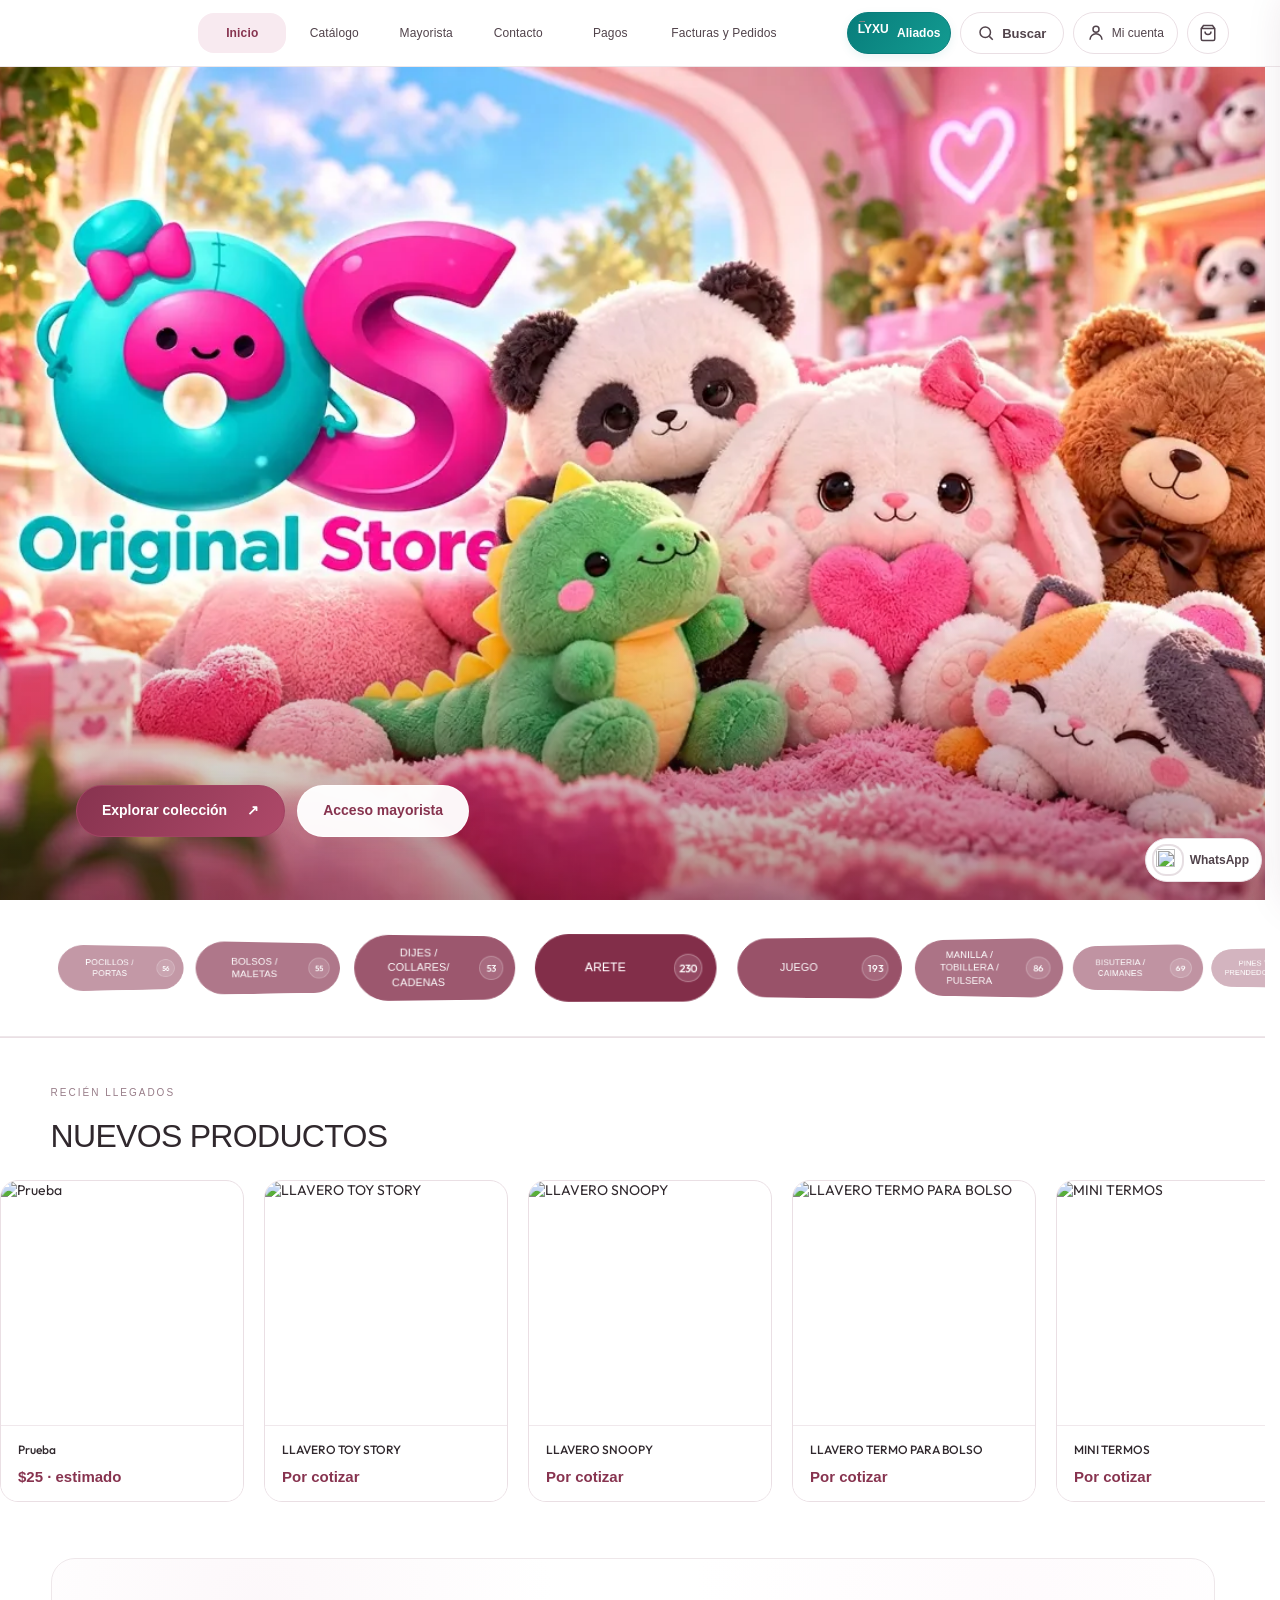
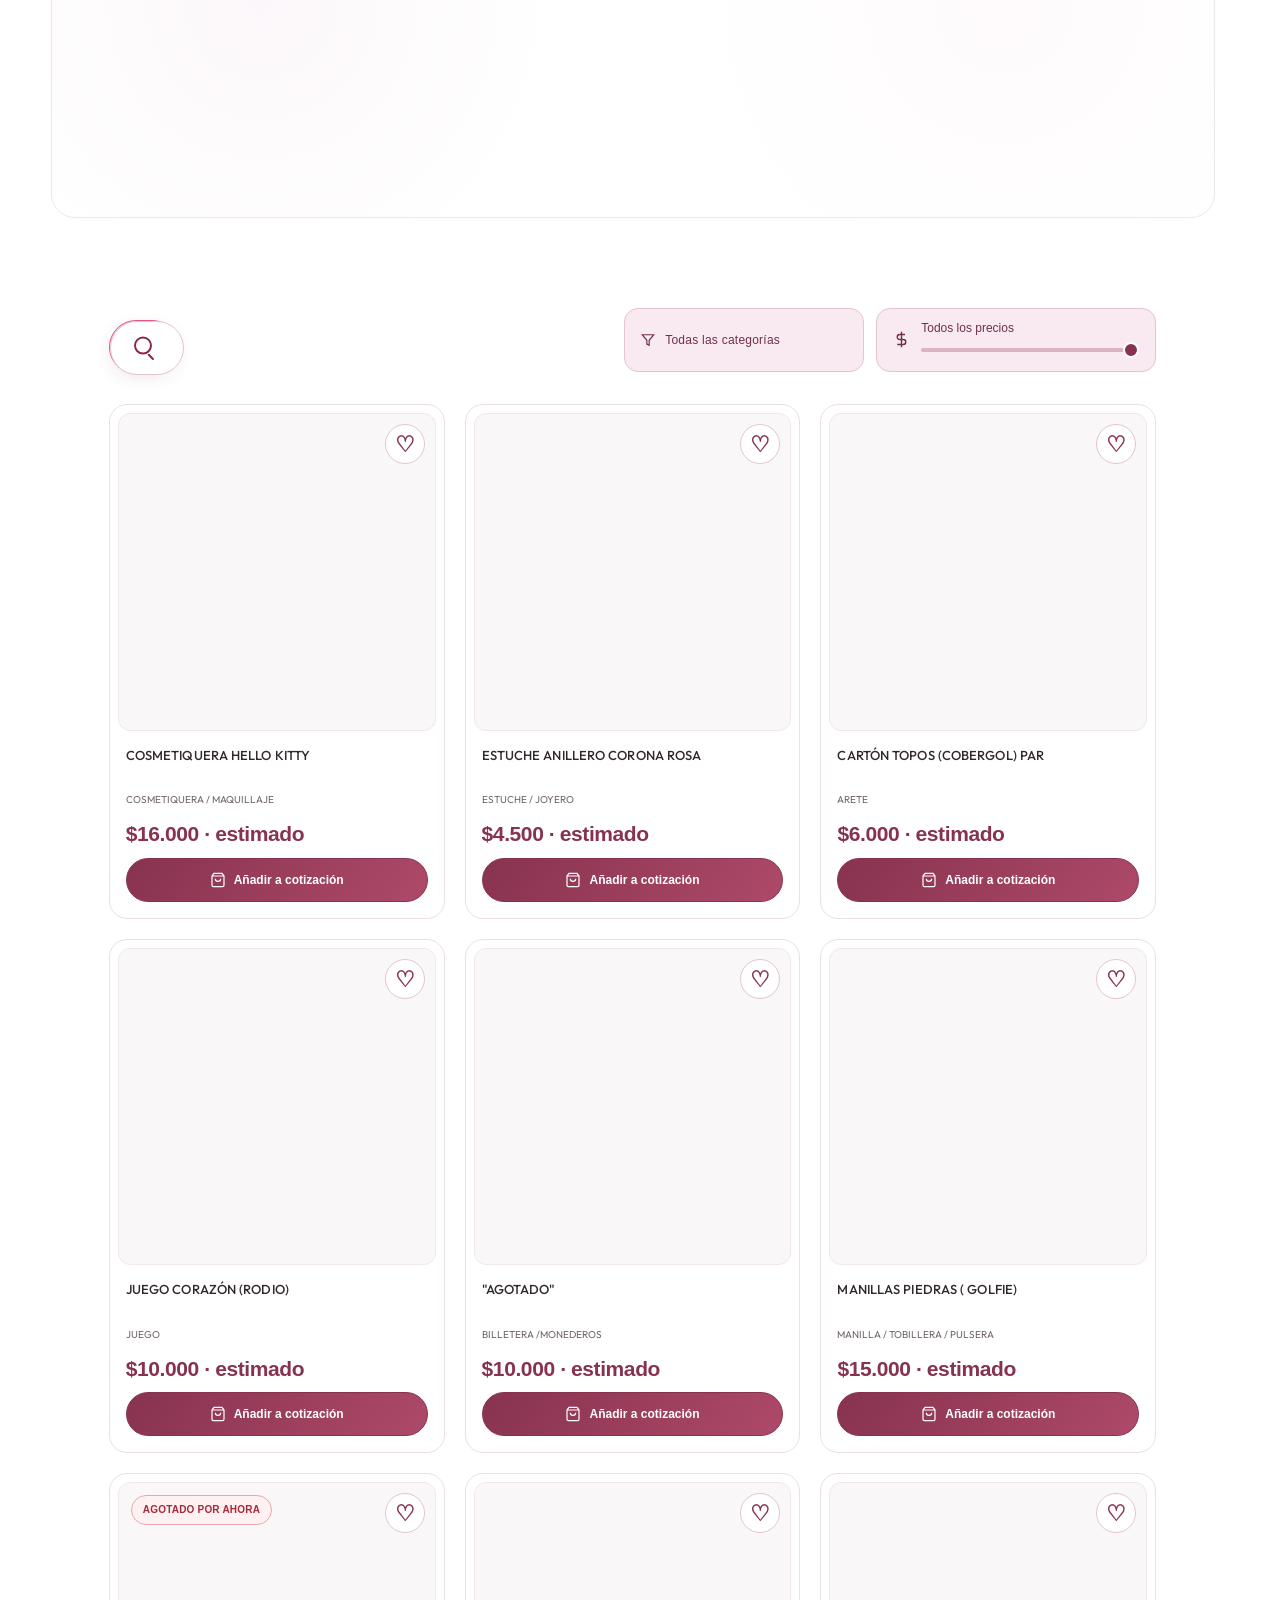
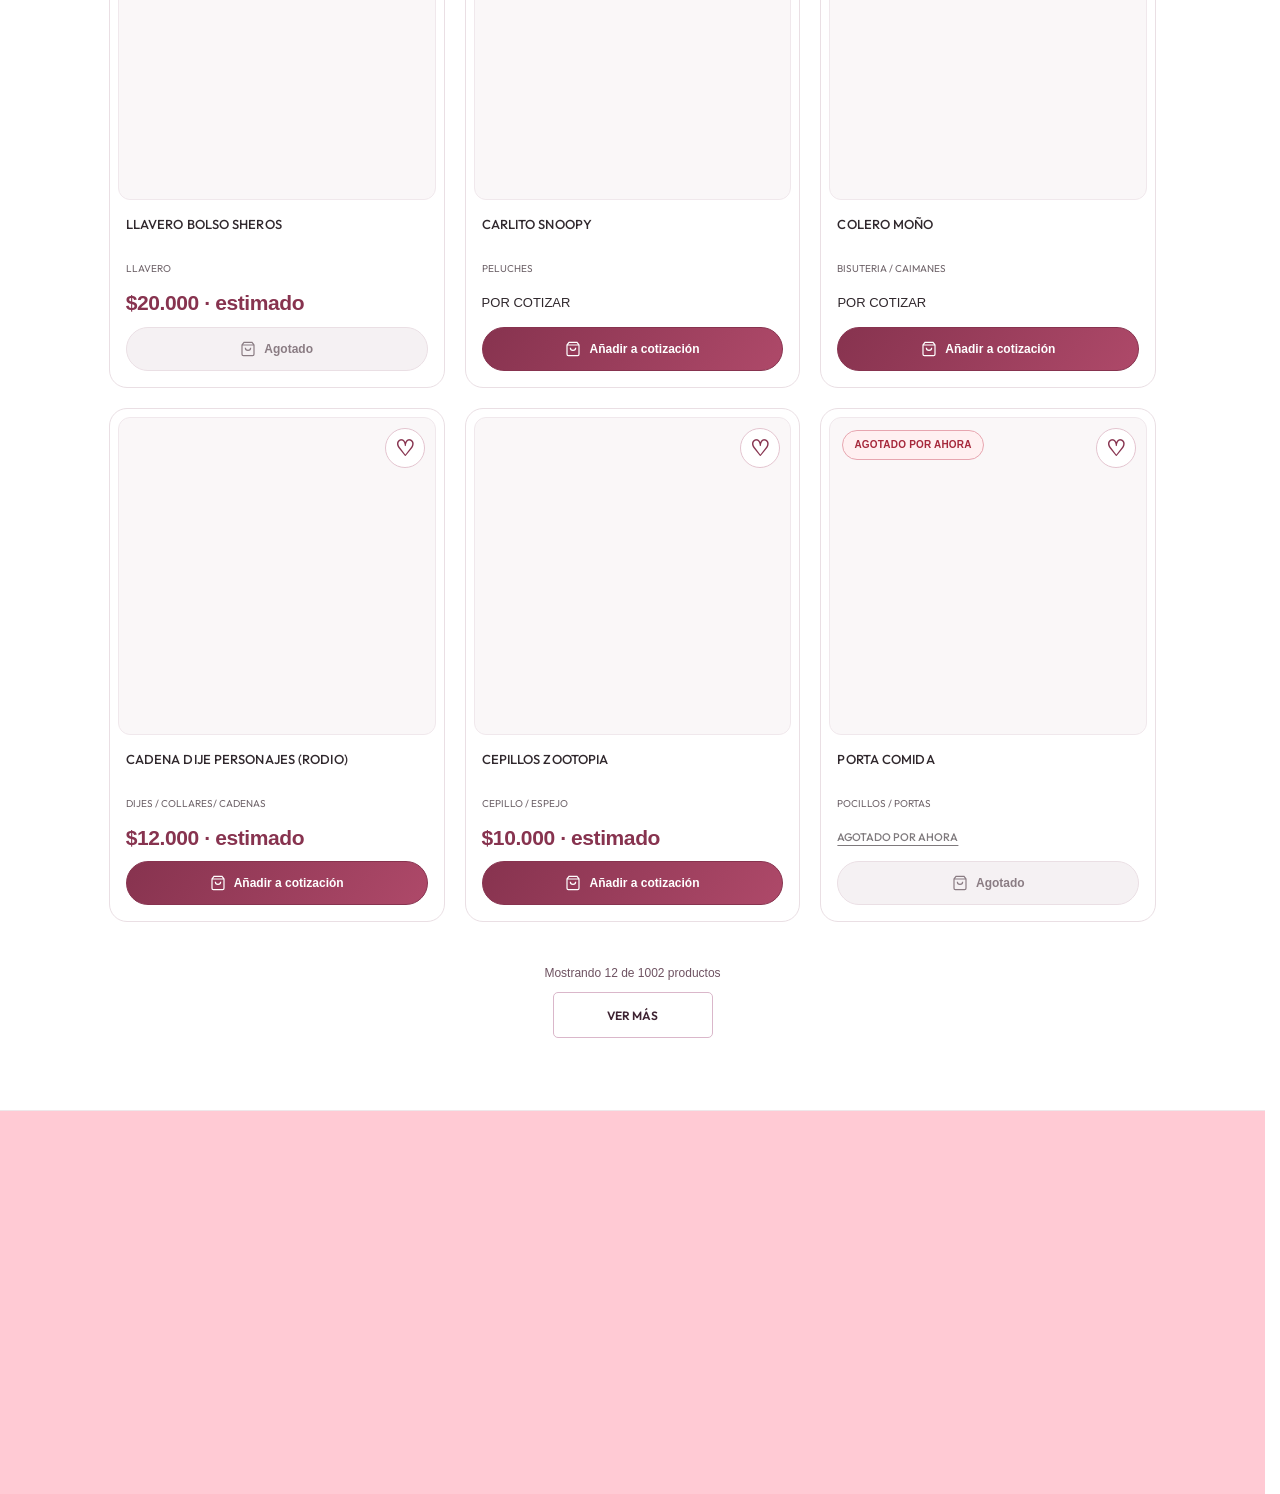
==== index.html @ d69b4f26 "Add files via upload" ====
<!DOCTYPE html>
<html lang="es">

<head>
    <script src="backend-config.js?v=original-store-cutover-20261013"></script>
    <meta charset="UTF-8">
    <meta name="viewport" content="width=device-width, initial-scale=1.0, viewport-fit=cover">
    <title>Original Store | Peluches y accesorios</title>
    <meta name="description" content="Descubre peluches y accesorios en Original Store. Explora nuestro catálogo, consulta disponibilidad y elige detalles especiales para regalar.">
    <link rel="icon" type="image/png" href="https://lh3.googleusercontent.com/d/1OTHvWFph2u3qFQMQVhE5ghmSWjBSgBeW=w180">
    <link rel="apple-touch-icon" href="https://lh3.googleusercontent.com/d/1OTHvWFph2u3qFQMQVhE5ghmSWjBSgBeW=w180">
    <meta property="og:title" content="Original Store | Peluches y accesorios">
    <meta property="og:description" content="Descubre peluches y accesorios en Original Store. Explora nuestro catálogo, consulta disponibilidad y elige detalles especiales para regalar.">
    <meta property="og:image" content="https://lh3.googleusercontent.com/d/1OTHvWFph2u3qFQMQVhE5ghmSWjBSgBeW=w180">
    <meta property="og:url" content="https://aloriginalstore.online/">
    <meta name="twitter:card" content="summary_large_image">
    <link rel="canonical" href="https://aloriginalstore.online/">
    <link rel="preconnect" href="https://zhtrwvbmkxxfxvdhgngs.supabase.co">
    <link rel="preconnect" href="https://drive.google.com">
    <link rel="preconnect" href="https://lh3.googleusercontent.com">
    <link rel="stylesheet" href="blyxu-style.css?v=blyxu-customer-access-v6-20261006">
    <link rel="stylesheet" href="catalog-minimal-dark.css?v=blyxu-gray-aligned-20261006">
    <link rel="stylesheet" href="storefront-refinement.css?v=nav-spacing-20261006-2">
    <link rel="stylesheet" href="original-store-theme.css?v=20261007-22">
    <script src="original-store-navigation.js?v=20261007-1" defer></script>
    <link rel="stylesheet" href="original-store-boutique.css?v=clean-cards-20261015">
<meta name="robots" content="index, follow, max-image-preview:large">
<script type="application/ld+json">{"@context":"https://schema.org","@graph":[{"@type":"Organization","@id":"https://aloriginalstore.online/#organization","name":"Original Store","url":"https://aloriginalstore.online/","logo":{"@type":"ImageObject","url":"https://lh3.googleusercontent.com/d/1OTHvWFph2u3qFQMQVhE5ghmSWjBSgBeW=w180"}},{"@type":"WebSite","@id":"https://aloriginalstore.online/#website","url":"https://aloriginalstore.online/","name":"Original Store","description":"Descubre peluches y accesorios en Original Store. Explora nuestro catálogo, consulta disponibilidad y elige detalles especiales para regalar.","inLanguage":"es-CO","publisher":{"@id":"https://aloriginalstore.online/#organization"}}]}</script>
    <link rel="preload" as="image" href="original-store-hero-poster.webp" fetchpriority="high">
    <link rel="stylesheet" href="original-store-video-hero.css?v=20261013-3">
    <script src="original-store-video-hero.js?v=20261013-2" defer></script>
</head>

<body class="home-video-page">

    <!-- Animated Background -->
    <div class="bg-animation"></div>
    <canvas id="particles-canvas"></canvas>

    <!-- ===== NAVBAR ===== -->
    <nav class="navbar" id="navbar">
        <a href="#inicio" class="nav-logo" data-home-link>
            <img src="https://lh3.googleusercontent.com/d/1OTHvWFph2u3qFQMQVhE5ghmSWjBSgBeW=w180" alt="Original Store" onerror="this.style.display='none'">
        </a>

        <ul class="nav-links" id="nav-links">
            <li><a href="#inicio" class="active">Inicio</a></li>
            <li><a href="#coleccion">Catálogo</a></li>
            <li><a href="mayorista.html">Mayorista</a></li>
            <li><a href="contacto.html">Contacto</a></li>
            <li><a href="pagos.html">Pagos</a></li>
            <li><a href="facturas-pedidos.html">Facturas y Pedidos</a></li>
        </ul>

        <div class="nav-actions">
            
            <a class="nav-ally-btn" href="https://www.blyxu.online/" target="_blank" rel="noopener noreferrer" aria-label="Aliados: visitar BLYXU (abre en una nueva pestaña)" title="Visitar BLYXU"><span class="nav-ally-mark"><img src="https://lh3.googleusercontent.com/d/1jGZ2YaxoOGUVKVbqafa9S4eNJWmHi7xS=w180" alt="BLYXU" width="100" height="100"></span><span>Aliados</span></a>
            <button class="nav-icon-btn nav-search-btn" type="button" onclick="openCatalogSearch()" aria-label="Buscar productos" title="Buscar">
                <svg width="18" height="18" viewBox="0 0 24 24" fill="none" stroke="currentColor" stroke-width="2">
                    <circle cx="11" cy="11" r="7"></circle>
                    <path d="M16.5 16.5 21 21"></path>
                </svg>
                <span>Buscar</span>
            </button>
            
            <div class="nav-icon" id="cart-btn" onclick="openCart()" role="button" tabindex="0" aria-label="Ver Carrito de Compras" style="position:relative">
                <svg width="18" height="18" viewBox="0 0 24 24" fill="none" stroke="currentColor" stroke-width="2">
                    <path d="M6 2L3 6v14a2 2 0 002 2h14a2 2 0 002-2V6l-3-4zM3 6h18M16 10a4 4 0 01-8 0" />
                </svg>
                <span class="cart-badge" id="cart-count" style="display:none">0</span>
            </div>
            <div class="nav-toggle" id="nav-toggle">
                <span></span><span></span><span></span>
            </div>
        </div>
    </nav>

    <!-- ===== VIDEO DE BIENVENIDA ===== -->
    <section class="main-banner original-store-video-hero" id="inicio" aria-label="Bienvenidos a Original Store">
        <video class="original-store-hero-video" id="original-store-hero-video" autoplay muted playsinline preload="auto" poster="original-store-hero-poster.webp" disablepictureinpicture aria-label="Peluches de Original Store cobran vida">
            <source src="original-store-hero.mp4" type="video/mp4">
        </video>
        <div class="original-store-hero-shade" aria-hidden="true"></div>
        <div class="original-store-hero-content">
            <h1 class="original-store-hero-sr">Original Store: peluches y accesorios para regalar sonrisas</h1>
            <div class="original-store-hero-actions">
                <a href="#coleccion" class="original-store-hero-primary">Explorar colección <span aria-hidden="true">↗</span></a>
                <a href="mayorista.html" class="original-store-hero-secondary">Acceso mayorista</a>
            </div>
        </div>
        <button class="original-store-hero-toggle" id="original-store-hero-toggle" type="button" aria-label="Pausar video de bienvenida">
            <svg class="hero-pause-icon" viewBox="0 0 24 24" fill="none" stroke="currentColor" stroke-width="1.8" aria-hidden="true"><path d="M9 5v14M15 5v14"></path></svg>
            <svg class="hero-play-icon" viewBox="0 0 24 24" fill="currentColor" aria-hidden="true"><path d="m8 5 11 7-11 7Z"></path></svg>
        </button>
    </section>

    <!-- ===== CATEGORIAS PRINCIPALES ===== -->
    <section class="home-categories-section" aria-label="Categorias principales">
        <div class="home-category-track" id="home-category-track">
            <a class="home-category-pill" href="#coleccion">Cat&aacute;logo</a>
        </div>
    </section>

    <!-- ===== CAROUSEL DE IMAGENES ===== -->
    <section class="image-marquee-section" id="image-carousel">
        <div class="image-marquee-header">
            <span>Reci&eacute;n llegados</span>
            <h2>Nuevos productos</h2>
        </div>
        <div class="image-marquee is-loading" id="image-marquee-container">
            <div class="marquee-item is-loading-card" aria-hidden="true">
                <span class="skeleton-block skeleton-img"></span>
                <div class="marquee-item-info">
                    <span class="skeleton-block skeleton-line"></span>
                    <span class="skeleton-block skeleton-line short"></span>
                </div>
            </div>
            <div class="marquee-item is-loading-card" aria-hidden="true">
                <span class="skeleton-block skeleton-img"></span>
                <div class="marquee-item-info">
                    <span class="skeleton-block skeleton-line"></span>
                    <span class="skeleton-block skeleton-line short"></span>
                </div>
            </div>
            <div class="marquee-item is-loading-card" aria-hidden="true">
                <span class="skeleton-block skeleton-img"></span>
                <div class="marquee-item-info">
                    <span class="skeleton-block skeleton-line"></span>
                    <span class="skeleton-block skeleton-line short"></span>
                </div>
            </div>
            <div class="marquee-item is-loading-card" aria-hidden="true">
                <span class="skeleton-block skeleton-img"></span>
                <div class="marquee-item-info">
                    <span class="skeleton-block skeleton-line"></span>
                    <span class="skeleton-block skeleton-line short"></span>
                </div>
            </div>
        </div>
    </section>

    <!-- ===== BANNER PUBLICITARIO EDITABLE ===== -->
    <section class="home-ad-section" id="home-ad-banner">
        <div class="home-ad-media">
            <img alt="Promocion Original Store" id="home-ad-image" style="display:none;">
        </div>
        <div class="home-ad-content">
            <span id="home-ad-kicker">Edicion limitada</span>
            <h2 id="home-ad-title">Brilla con tus favoritos</h2>
            <p id="home-ad-message">Descubre piezas seleccionadas, promociones y anuncios especiales de Original Store.</p>
        </div>
    </section>

    <!-- ===== NEW COLLECTION / CATALOG ===== -->
    <section class="collection-section" id="coleccion">
        <div class="section-header">
            <div>
                <h2 class="section-title">CATÁLOGO</h2>
                <div class="smart-search">
                    <input type="search" id="catalog-search" placeholder="Buscar producto o SKU"
                        autocomplete="off">
                </div>
            </div>
            <div class="catalog-filter-bar" style="justify-content: flex-end;">
                <label class="category-select-wrap" for="catalog-category-select">
                    <svg width="14" height="14" viewBox="0 0 24 24" fill="none" stroke="currentColor" stroke-width="2"
                        aria-hidden="true">
                        <polygon points="22 3 2 3 10 12.46 10 19 14 21 14 12.46 22 3" />
                    </svg>
                    <select id="catalog-category-select" aria-label="Filtrar por categor&iacute;a">
                        <option value="todos">Todas las categor&iacute;as</option>
                    </select>
                </label>
                <label class="price-slider-wrap" for="catalog-price-slider">
                    <svg width="14" height="14" viewBox="0 0 24 24" fill="none" stroke="currentColor" stroke-width="2"
                        aria-hidden="true">
                        <line x1="12" y1="1" x2="12" y2="23" />
                        <path d="M17 5H9.5a3.5 3.5 0 000 7h5a3.5 3.5 0 010 7H6" />
                    </svg>
                    <span id="catalog-price-label">Todos los precios</span>
                    <input id="catalog-price-slider" type="range" min="0" max="0" step="1000" value="0"
                        aria-label="Filtrar cat&aacute;logo por precio">
                </label>
            </div>
        </div>

        <!-- Loading state -->
        <div class="loading-container" id="loading-products">
            <div class="spinner"></div>
            <span class="loading-text">Cargando productos desde tu inventario...</span>
        </div>

        <!-- Products Grid -->
        <div class="products-grid" id="products-grid"></div>
    </section>

    <!-- ===== WHOLESALE CATALOG ===== -->
    <section class="collection-section wholesale-catalog-section" id="catalogo-mayorista" aria-hidden="true">
        <div class="section-header">
            <div>
                <h2 class="section-title">CATÁLOGO MAYORISTA</h2>
                <div class="smart-search">
                    <input type="search" id="wholesale-catalog-search"
                        placeholder="Buscar producto o SKU" autocomplete="off">
                </div>
            </div>
            <div class="catalog-filter-bar" style="justify-content: flex-end;">
                <label class="category-select-wrap" for="wholesale-category-select">
                    <svg width="14" height="14" viewBox="0 0 24 24" fill="none" stroke="currentColor" stroke-width="2"
                        aria-hidden="true">
                        <polygon points="22 3 2 3 10 12.46 10 19 14 21 14 12.46 22 3" />
                    </svg>
                    <select id="wholesale-category-select" aria-label="Filtrar catálogo mayorista por categoría">
                        <option value="todos">Todas las categorías</option>
                    </select>
                </label>
                <label class="price-slider-wrap" for="wholesale-price-slider">
                    <svg width="14" height="14" viewBox="0 0 24 24" fill="none" stroke="currentColor" stroke-width="2"
                        aria-hidden="true">
                        <line x1="12" y1="1" x2="12" y2="23" />
                        <path d="M17 5H9.5a3.5 3.5 0 000 7h5a3.5 3.5 0 010 7H6" />
                    </svg>
                    <span id="wholesale-price-label">Todos los precios</span>
                    <input id="wholesale-price-slider" type="range" min="0" max="0" step="1000" value="0"
                        aria-label="Filtrar cat&aacute;logo mayorista por precio">
                </label>
            </div>
        </div>

        <div class="products-grid" id="wholesale-products-grid"></div>
    </section>

    <!-- ===== DEDICATED SHOPPING CART & CHECKOUT SECTION ===== -->
    <section class="cart-standalone-section" id="carrito-seccion" aria-label="Carrito de Compras y Checkout" hidden>
        <div class="cart-section-container">
            <!-- Section Header -->
            <div class="cart-section-head">
                <div class="cart-section-title-wrap">
                    <span class="cart-section-kicker">✦ Original Store™ Checkout Exclusivo</span>
                    <h2 class="cart-section-title">Shopping Cart.</h2>
                    <p class="cart-section-subtitle">Revisa los productos seleccionados y gestiona tu orden en un solo lugar.</p>
                </div>
                <div class="cart-section-meta">
                    <span class="cart-badge-pill" id="cart-mode-badge">Catálogo Minorista</span>
                    <span class="cart-count-pill" id="cart-count-label">0 productos</span>
                </div>
            </div>

            <!-- Main 2-Column Layout -->
            <div class="cart-section-grid">
                <!-- Left Column: Products List & Table -->
                <div class="cart-table-card">
                    <div class="cart-table-header">
                        <span class="col-prod">Producto</span>
                        <span class="col-opt">Opción / Estilo</span>
                        <span class="col-qty">Cantidad</span>
                        <span class="col-tot">Total</span>
                        <span class="col-act"></span>
                    </div>

                    <div class="cart-table-body" id="cart-section-items">
                        <div class="cart-empty-state">
                            <div class="cart-empty-icon">Original Store</div>
                            <h3>Tu carrito está vacío ✦</h3>
                            <p>Descubre nuestros peluches y accesorios y añade tus piezas favoritas.</p>
                            <a href="#coleccion" class="cart-btn-browse">Explorar Catálogo</a>
                        </div>
                    </div>

                    <div class="cart-table-bottom-bar">
                        <a href="#coleccion" class="cart-btn-continue" id="cart-btn-continue">
                            <svg width="18" height="18" viewBox="0 0 24 24" fill="none" stroke="currentColor" stroke-width="2.5">
                                <line x1="19" y1="12" x2="5" y2="12"></line>
                                <polyline points="12 19 5 12 12 5"></polyline>
                            </svg>
                            <span>Continuar Comprando</span>
                        </a>

                        <div class="cart-summary-box">
                            <div class="cart-summary-line">
                                <span>Subtotal:</span>
                                <strong id="cart-summary-subtotal">$0</strong>
                            </div>
                            <div class="cart-summary-line cart-summary-total">
                                <span>Total:</span>
                                <strong id="cart-summary-total">$0</strong>
                            </div>
                        </div>
                    </div>
                </div>

                <!-- Right Column: Payment & Customer Info Card -->
                <div class="cart-payment-card" id="cart-payment-card">
                    <div class="cart-payment-header">
                        <div>
                            <span class="cart-payment-kicker">Resumen de Orden</span>
                            <h3 class="cart-payment-title">Payment Info.</h3>
                        </div>
                        <span class="cart-payment-badge">Paso Final</span>
                    </div>

                    <!-- Payment Method Selector -->
                    <div class="cart-payment-methods-select">
                        <label class="cart-payment-method-label">Método preferido:</label>
                        <p class="cart-payment-method-helper">Elige una opción para activar tus datos de contacto.</p>
                        <div class="cart-payment-tabs">
                            <button type="button" class="cart-payment-tab cart-payment-choice" id="tab-payment-mp" onclick="setCartPaymentMethod('mp')" aria-pressed="false">
                                <svg width="16" height="16" viewBox="0 0 24 24" fill="none" stroke="currentColor" stroke-width="2">
                                    <rect x="1" y="4" width="22" height="16" rx="2" ry="2"></rect>
                                    <line x1="1" y1="10" x2="23" y2="10"></line>
                                </svg>
                                <span><strong>Mercado Pago</strong><small>Pago seguro online</small></span>
                            </button>
                            <button type="button" class="cart-payment-tab cart-payment-choice" id="tab-payment-ws" onclick="setCartPaymentMethod('ws')" aria-pressed="false">
                                <svg width="16" height="16" viewBox="0 0 24 24" fill="none" stroke="currentColor" stroke-width="2">
                                    <path d="M21 11.5a8.38 8.38 0 0 1-.9 3.8 8.5 8.5 0 0 1-7.6 4.7 8.38 8.38 0 0 1-3.8-.9L3 21l1.9-5.7a8.38 8.38 0 0 1-.9-3.8 8.5 8.5 0 0 1 4.7-7.6 8.38 8.38 0 0 1 3.8-.9h.5a8.48 8.48 0 0 1 8 8v.5z"></path>
                                </svg>
                                <span><strong>WhatsApp Directo</strong><small>Atención con asesor</small></span>
                            </button>
                        </div>
                    </div>

                    <!-- Customer Form Fields -->
                    <div class="cart-payment-form is-awaiting-method" id="cart-section-payment-form">
                        <div id="cart-section-form-error" class="cart-form-error" style="display:none;" aria-live="polite"></div>

                        <div class="cart-input-field" data-field="name">
                            <label for="cart-sec-nombre">Nombre completo <span class="req-star">*</span></label>
                            <input type="text" id="cart-sec-nombre" class="cart-input-ctrl" placeholder="Tu nombre y apellido" autocomplete="name" required>
                        </div>

                        <div class="cart-input-field" data-field="phone">
                            <label for="cart-sec-telefono">Celular / WhatsApp <span class="req-star">*</span></label>
                            <input type="tel" id="cart-sec-telefono" class="cart-input-ctrl" placeholder="Ej: 311 234 5678" autocomplete="tel" required>
                        </div>

                        <div class="cart-input-field" id="cart-sec-field-email">
                            <label for="cart-sec-email">Correo electrónico <span class="cart-optional">Opcional</span></label>
                            <input type="email" id="cart-sec-email" class="cart-input-ctrl" placeholder="ejemplo@correo.com" autocomplete="email">
                        </div>

                        <div class="cart-input-row">
                            <div class="cart-input-field">
                                <label for="cart-sec-direccion">Dirección de entrega <span class="cart-optional">Opcional</span></label>
                                <input type="text" id="cart-sec-direccion" class="cart-input-ctrl" placeholder="Calle, Carrera, Apto..." autocomplete="street-address">
                            </div>
                            <div class="cart-input-field">
                                <label for="cart-sec-ciudad">Ciudad <span class="cart-optional">Opcional</span></label>
                                <input type="text" id="cart-sec-ciudad" class="cart-input-ctrl" placeholder="Ciudad de entrega" autocomplete="address-level2">
                            </div>
                        </div>

                        <div class="cart-input-field">
                            <label for="cart-sec-nota">Nota adicional <span class="cart-optional">Opcional</span></label>
                            <textarea id="cart-sec-nota" class="cart-input-ctrl cart-textarea-ctrl" placeholder="Indicaciones especiales de entrega o consulta..."></textarea>
                        </div>

                        <div class="cart-mp-accepted-badges" id="cart-sec-mp-badges">
                            <span class="cart-sec-chip">Tarjetas</span>
                            <span class="cart-sec-chip">PSE</span>
                            <span class="cart-sec-chip">Nequi</span>
                            <span class="cart-sec-chip">Efecty</span>
                        </div>

                        <button type="button" class="btn-cart-checkout-main" id="btn-cart-sec-checkout">
                            <span id="btn-cart-sec-checkout-text">Check Out con Mercado Pago ✦</span>
                        </button>

                        <div class="cart-sec-trust">
                            <svg width="15" height="15" viewBox="0 0 24 24" fill="none" stroke="currentColor" stroke-width="2">
                                <rect x="3" y="11" width="18" height="11" rx="2" ry="2"></rect>
                                <path d="M7 11V7a5 5 0 0 1 10 0v4"></path>
                            </svg>
                            <span>Compra 100% Segura &bull; Encriptación SSL &bull; Garantía Original Store™</span>
                        </div>
                    </div>
                </div>
            </div>
        </div>
    </section>

    <!-- ===== FOOTER ===== -->
    <footer class="footer" id="contacto">
        <div class="footer-brand">
            <a href="#inicio" class="nav-logo" data-home-link>
                <img src="https://lh3.googleusercontent.com/d/1OTHvWFph2u3qFQMQVhE5ghmSWjBSgBeW=w180" alt="Original Store" style="height:32px" onerror="this.style.display='none'">
            </a>
            <p>Peluches y accesorios para regalar, combinar y destacar tu estilo con dise&ntilde;os actuales y detalles especiales.</p>
            <a class="footer-admin-link" href="administrativo.html" aria-label="Acceso administrativo">
                <span class="footer-admin-crown" aria-hidden="true">&#9819;</span>
            </a>
        </div>
        <div>
            <h4>Navegación</h4>
            <ul>
                <li><a href="#inicio">Inicio</a></li>
                <li><a href="#coleccion">Catálogo</a></li>
                <li><a href="mayorista.html">Mayorista</a></li>
                <li><a href="contacto.html">Contacto</a></li>
                <li><a href="pagos.html">Pagos</a></li>
            </ul>
        </div>
        <div>
            <h4>Categorías</h4>
            <ul>
                <li><a href="#coleccion" onclick="setFilter('collares'); document.getElementById('coleccion')?.scrollIntoView({behavior:'smooth'}); return false;">Collares</a></li>
                <li><a href="#coleccion" onclick="setFilter('pulseras'); document.getElementById('coleccion')?.scrollIntoView({behavior:'smooth'}); return false;">Pulseras</a></li>
                <li><a href="#coleccion" onclick="setFilter('aretes'); document.getElementById('coleccion')?.scrollIntoView({behavior:'smooth'}); return false;">Aretes</a></li>
                <li><a href="#coleccion" onclick="setFilter('anillos'); document.getElementById('coleccion')?.scrollIntoView({behavior:'smooth'}); return false;">Anillos</a></li>
            </ul>
        </div>
        <div class="footer-search-panel">
            <h4>Buscar</h4>
            <label class="footer-search" for="footer-page-search">
                <svg aria-hidden="true" viewBox="0 0 24 24">
                    <circle cx="11" cy="11" r="7"></circle>
                    <path d="M16.5 16.5 21 21"></path>
                </svg>
                <input type="search" id="footer-page-search" placeholder="Buscar en Original Store" autocomplete="off">
            </label>
            <div class="footer-search-results" id="footer-page-search-results" aria-live="polite">
                <a href="#inicio" data-footer-search-item data-keywords="inicio home principal banner">Inicio</a>
                <a href="#coleccion" data-footer-search-item data-keywords="catalogo coleccion productos joyeria accesorios">Cat&aacute;logo</a>
                <a href="mayorista.html" data-footer-search-item data-keywords="mayorista precios por mayor clave acceso">Mayorista</a>
                <a href="contacto.html" data-footer-search-item data-keywords="contacto horario telefono redes whatsapp">Contacto</a>
                <a href="pagos.html" data-footer-search-item data-keywords="pagos qr transferencia pagar">Pagos</a>
                <a href="facturas-pedidos.html" data-footer-search-item data-keywords="facturas pedidos ordenes comprobantes">Facturas y pedidos</a>
                <a href="#coleccion" onclick="setFilter('collares'); document.getElementById('coleccion')?.scrollIntoView({behavior:'smooth'}); return false;" data-footer-search-item data-keywords="collares cadenas dijes">Collares</a>
                <a href="#coleccion" onclick="setFilter('pulseras'); document.getElementById('coleccion')?.scrollIntoView({behavior:'smooth'}); return false;" data-footer-search-item data-keywords="pulseras brazaletes">Pulseras</a>
                <a href="#coleccion" onclick="setFilter('aretes'); document.getElementById('coleccion')?.scrollIntoView({behavior:'smooth'}); return false;" data-footer-search-item data-keywords="aretes pendientes">Aretes</a>
                <a href="#coleccion" onclick="setFilter('anillos'); document.getElementById('coleccion')?.scrollIntoView({behavior:'smooth'}); return false;" data-footer-search-item data-keywords="anillos sortijas">Anillos</a>
                <a id="footer-whatsapp" href="#" target="_blank" rel="noopener" data-footer-search-item data-keywords="whatsapp chat numero telefono escribir">WhatsApp</a>
                <span class="footer-search-empty">Sin resultados</span>
            </div>
        </div>
        <div class="footer-social-panel">
            <h4>Redes</h4>
            <div class="footer-social-icons" aria-label="Redes sociales">
                <a id="footer-facebook" class="footer-social-icon-link" href="#" target="_blank" rel="noopener" aria-label="Facebook" data-preserve-content>
                    <svg aria-hidden="true" viewBox="0 0 24 24"><path d="M14 8.5V6.7c0-.8.5-1 1-1h1.9V2.2C16.6 2.1 15.5 2 14.2 2c-2.8 0-4.7 1.7-4.7 4.8v1.7H6.4V12h3.1v10h3.8V12h3.1l.5-3.5H14z"/></svg>
                </a>
                <a id="footer-instagram" class="footer-social-icon-link" href="#" target="_blank" rel="noopener" aria-label="Instagram" data-preserve-content>
                    <svg aria-hidden="true" viewBox="0 0 24 24"><rect x="3" y="3" width="18" height="18" rx="5" ry="5"></rect><circle cx="12" cy="12" r="4"></circle><circle cx="17.5" cy="6.5" r="1.2"></circle></svg>
                </a>
                <a id="footer-tiktok" class="footer-social-icon-link" href="#" target="_blank" rel="noopener" aria-label="TikTok" data-preserve-content>
                    <svg aria-hidden="true" viewBox="0 0 24 24"><path d="M16.7 2c.3 2.4 1.7 3.9 4.1 4.1v3.4c-1.4.1-2.7-.3-4-1.1v6.4c0 8.1-8.8 10.6-12.4 4.8-2.3-3.7-.9-10.1 6.5-10.4v3.6c-.5.1-1 .2-1.5.4-1.4.5-2.2 1.5-2 3 .3 2.8 5.5 3.6 5.1-1.8V2h4.2z"/></svg>
                </a>
            </div>
        </div>
        <div class="footer-bottom">
            <span>© 2026 Original Store™ - Todos los derechos reservados</span>
            <span>Hecho con ✦ en Colombia</span>
            <nav class="footer-legal" aria-label="Información legal"><a href="privacidad.html">Política de privacidad</a> · <a href="condiciones.html">Condiciones de uso</a></nav>
        </div>
        
    </footer>

    <!-- ===== CART SIDEBAR ===== -->
    <div class="cart-overlay" id="cart-overlay"></div>
    <div class="cart-sidebar" id="cart-sidebar">
        <div class="cart-header">
            <h3>Tu Carrito</h3>
            <button class="cart-close" id="cart-close">×</button>
        </div>
        <div class="cart-items" id="cart-items">
            <div class="cart-empty">Tu carrito está vacío ✦</div>
        </div>
        <div class="cart-footer">
            <div class="cart-total">
                <span>Total</span>
                <span id="cart-total">$0</span>
            </div>
            <textarea id="cart-note" class="cart-note-input" placeholder="Pregunta o nota para enviar por WhatsApp (opcional)"></textarea>
            <button class="btn-checkout" id="btn-checkout">Finalizar Pedido por WhatsApp</button>
        </div>
    </div>

    <!-- ===== WHOLESALE ACCESS ===== -->
    <template data-removed-wholesale-login>
        <div class="removed-wholesale-panel" role="dialog" aria-modal="true" aria-labelledby="removed-wholesale-title">
            <button class="wholesale-close" id="wholesale-close" type="button" aria-label="Cerrar">×</button>
            <img src="https://lh3.googleusercontent.com/d/1OTHvWFph2u3qFQMQVhE5ghmSWjBSgBeW=w180" alt="Original Store" class="wholesale-logo" onerror="this.style.display='none'">
            <div class="login-brand-word" aria-hidden="true">Original Store</div>
            <div class="wholesale-kicker">Área Exclusiva</div>
            <h2 id="removed-wholesale-title">Mayoristas Original Store</h2>
            <form class="removed-wholesale-form" id="removed-wholesale-form">
                <input type="password" inputmode="numeric" id="removed-wholesale-key" placeholder="Clave" autocomplete="off"
                    required>
                <button type="submit">Validar</button>
            </form>
            <button type="button" class="wholesale-back-home" id="wholesale-back-btn">← Volver al inicio</button>
            <div class="wholesale-error" id="wholesale-error">Clave de acceso incorrecta</div>
        </div>
    </template>

    <div class="brand-loader" id="brand-loader" aria-hidden="true">
        <div class="brand-loader-card">
            <img src="https://lh3.googleusercontent.com/d/1OTHvWFph2u3qFQMQVhE5ghmSWjBSgBeW=w180" alt="Original Store" onerror="this.style.display='none'">
            <span>Original Store</span>
            <div class="brand-loader-bar">
                <div class="brand-loader-progress"></div>
            </div>
        </div>
    </div>
    <script src="original-store-catalog-bootstrap.js?v=drive-20261008-1" defer></script>
    <script src="order-flow.js?v=20261016" defer></script>
<script src="blyxu-app.js?v=order-workflow-20261016" defer></script>
<script src="order-summary.js?v=order-workflow-20261016" defer></script>
<script src="order-receipt-access.js?v=browser-qr-20261006" defer></script>
<script src="original-store-catalog-sync.js?v=20261007-1" defer></script>
</body>

</html>
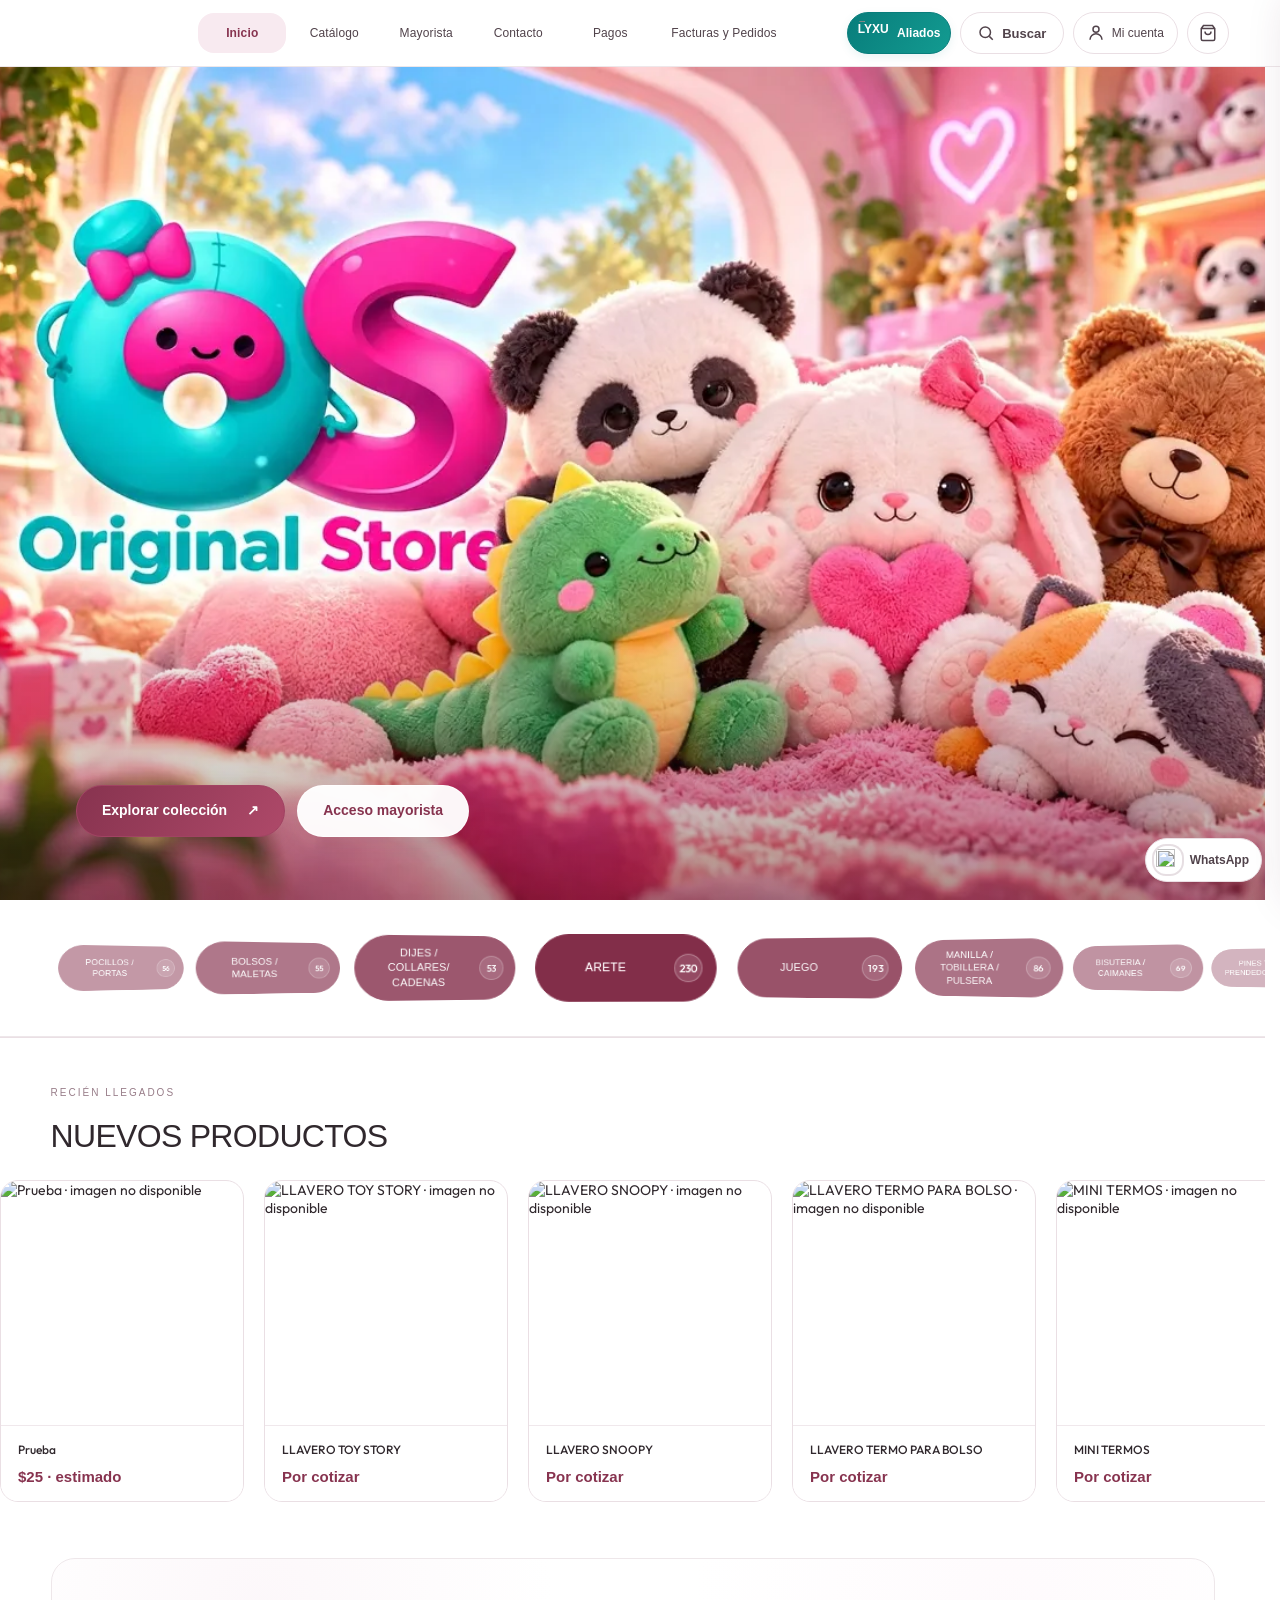
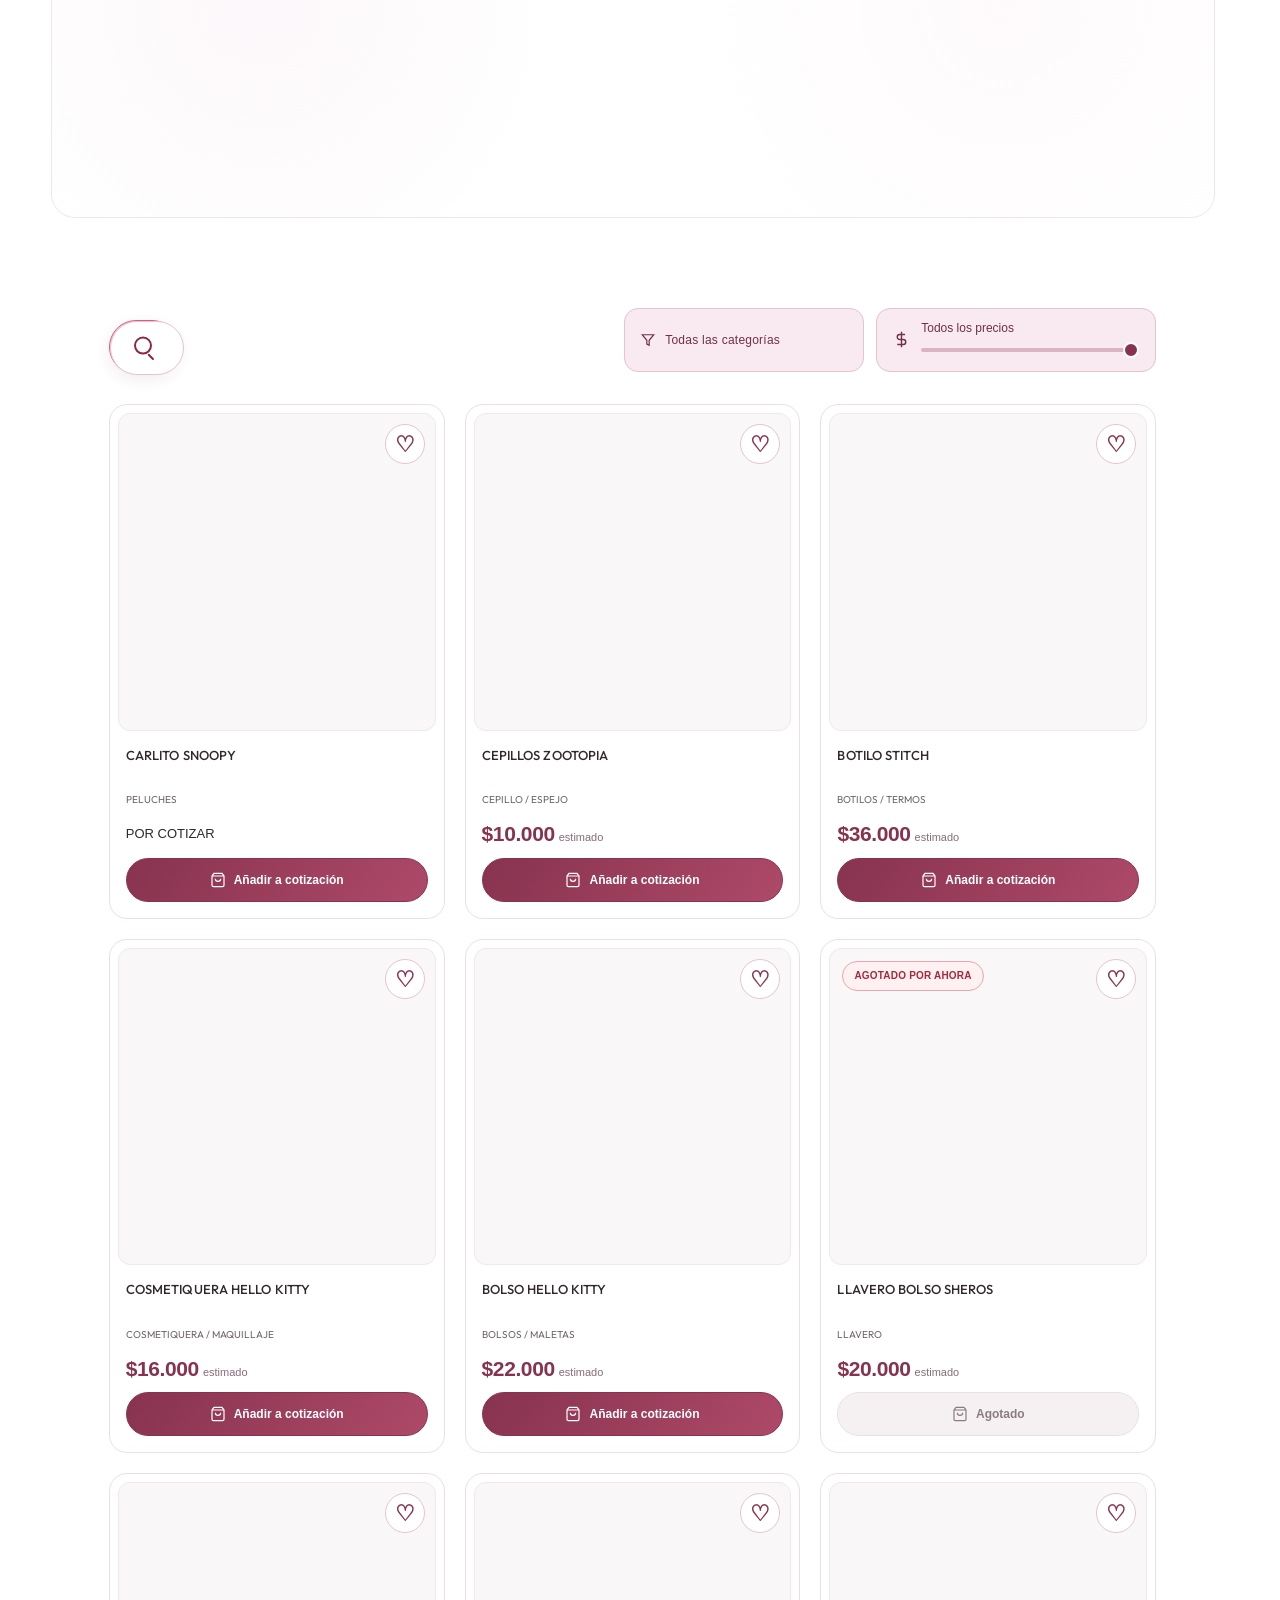
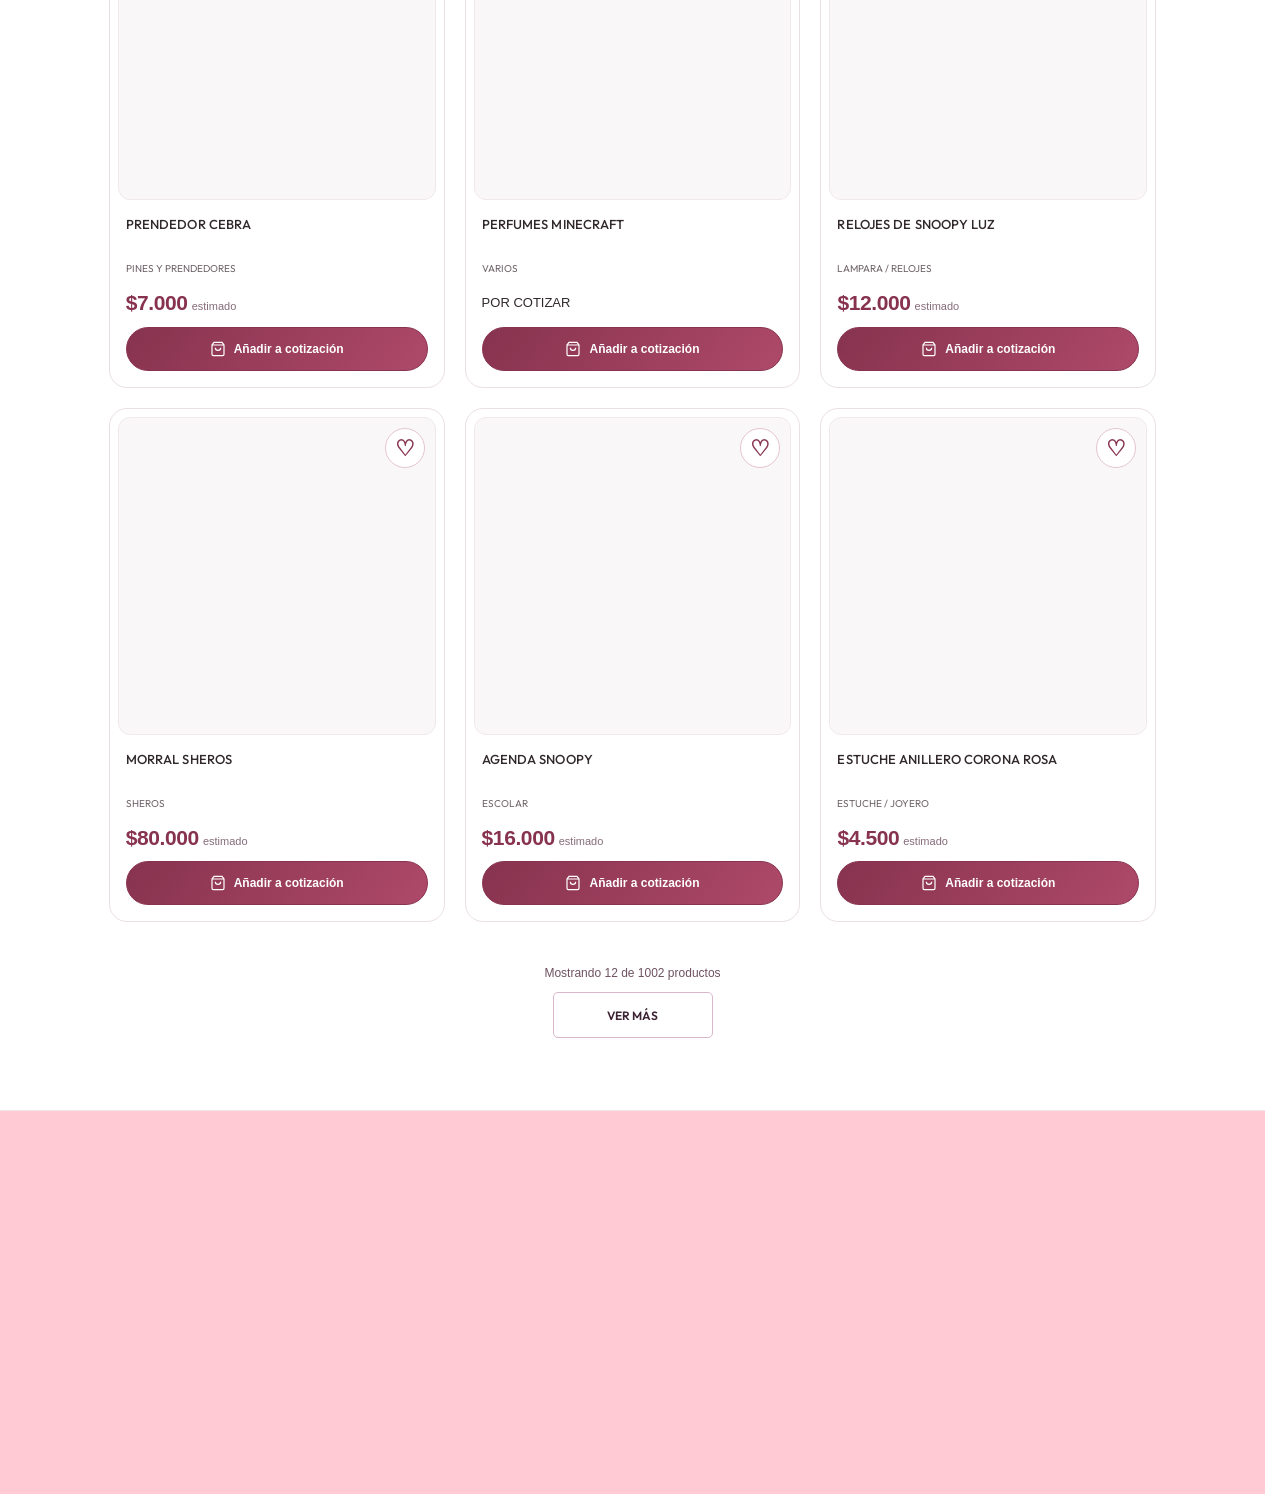
==== commit bfe3850c: "Add files via upload" ====
--- a/index.html
+++ b/index.html
@@ -23,7 +23,7 @@
     <link rel="stylesheet" href="storefront-refinement.css?v=nav-spacing-20261006-2">
     <link rel="stylesheet" href="original-store-theme.css?v=20261007-22">
     <script src="original-store-navigation.js?v=20261007-1" defer></script>
-    <link rel="stylesheet" href="original-store-boutique.css?v=clean-cards-20261015">
+    <link rel="stylesheet" href="original-store-boutique.css?v=image-integrity-20261016">
 <meta name="robots" content="index, follow, max-image-preview:large">
 <script type="application/ld+json">{"@context":"https://schema.org","@graph":[{"@type":"Organization","@id":"https://aloriginalstore.online/#organization","name":"Original Store","url":"https://aloriginalstore.online/","logo":{"@type":"ImageObject","url":"https://lh3.googleusercontent.com/d/1OTHvWFph2u3qFQMQVhE5ghmSWjBSgBeW=w180"}},{"@type":"WebSite","@id":"https://aloriginalstore.online/#website","url":"https://aloriginalstore.online/","name":"Original Store","description":"Descubre peluches y accesorios en Original Store. Explora nuestro catálogo, consulta disponibilidad y elige detalles especiales para regalar.","inLanguage":"es-CO","publisher":{"@id":"https://aloriginalstore.online/#organization"}}]}</script>
     <link rel="preload" as="image" href="original-store-hero-poster.webp" fetchpriority="high">
@@ -504,7 +504,7 @@
     </div>
     <script src="original-store-catalog-bootstrap.js?v=drive-20261008-1" defer></script>
     <script src="order-flow.js?v=20261016" defer></script>
-<script src="blyxu-app.js?v=order-workflow-20261016" defer></script>
+<script src="blyxu-app.js?v=image-integrity-20261016" defer></script>
 <script src="order-summary.js?v=order-workflow-20261016" defer></script>
 <script src="order-receipt-access.js?v=browser-qr-20261006" defer></script>
 <script src="original-store-catalog-sync.js?v=20261007-1" defer></script>
--- a/original-store-boutique.css
+++ b/original-store-boutique.css
@@ -279,3 +279,17 @@
 }
 
 @media screen {html body .products-grid .product-card .product-card-info .product-card-price {margin-bottom:10px!important;}}
+
+/* Quote qualifier stays secondary; prices and controls fit narrow catalog cards. */
+@media screen {
+ html body .products-grid .product-card .product-price-current {display:inline-flex!important;flex-wrap:wrap;align-items:baseline;gap:4px;max-width:100%;line-height:1.2!important;}
+ html body .products-grid .product-card .product-price-current .product-price-estimate {font-size:11px!important;font-weight:400!important;line-height:1.2!important;letter-spacing:0!important;color:#856b79!important;white-space:nowrap;}
+}
+@media screen and (max-width:480px) {
+ html body .products-grid .product-card .product-card-price {flex-wrap:wrap!important;gap:4px!important;min-height:36px!important;align-content:center;}
+ html body .products-grid .product-card .product-price-icon {display:none!important;}
+ html body .products-grid .product-card .product-price-current {font-size:18px!important;}
+ html body .products-grid .product-card .product-price-current .product-price-estimate {font-size:10px!important;}
+ html body .products-grid .product-card .catalog-add-btn {white-space:normal!important;line-height:1.25!important;min-height:44px;}
+ html body .products-grid .product-card .catalog-add-btn svg {flex:0 0 16px;}
+}
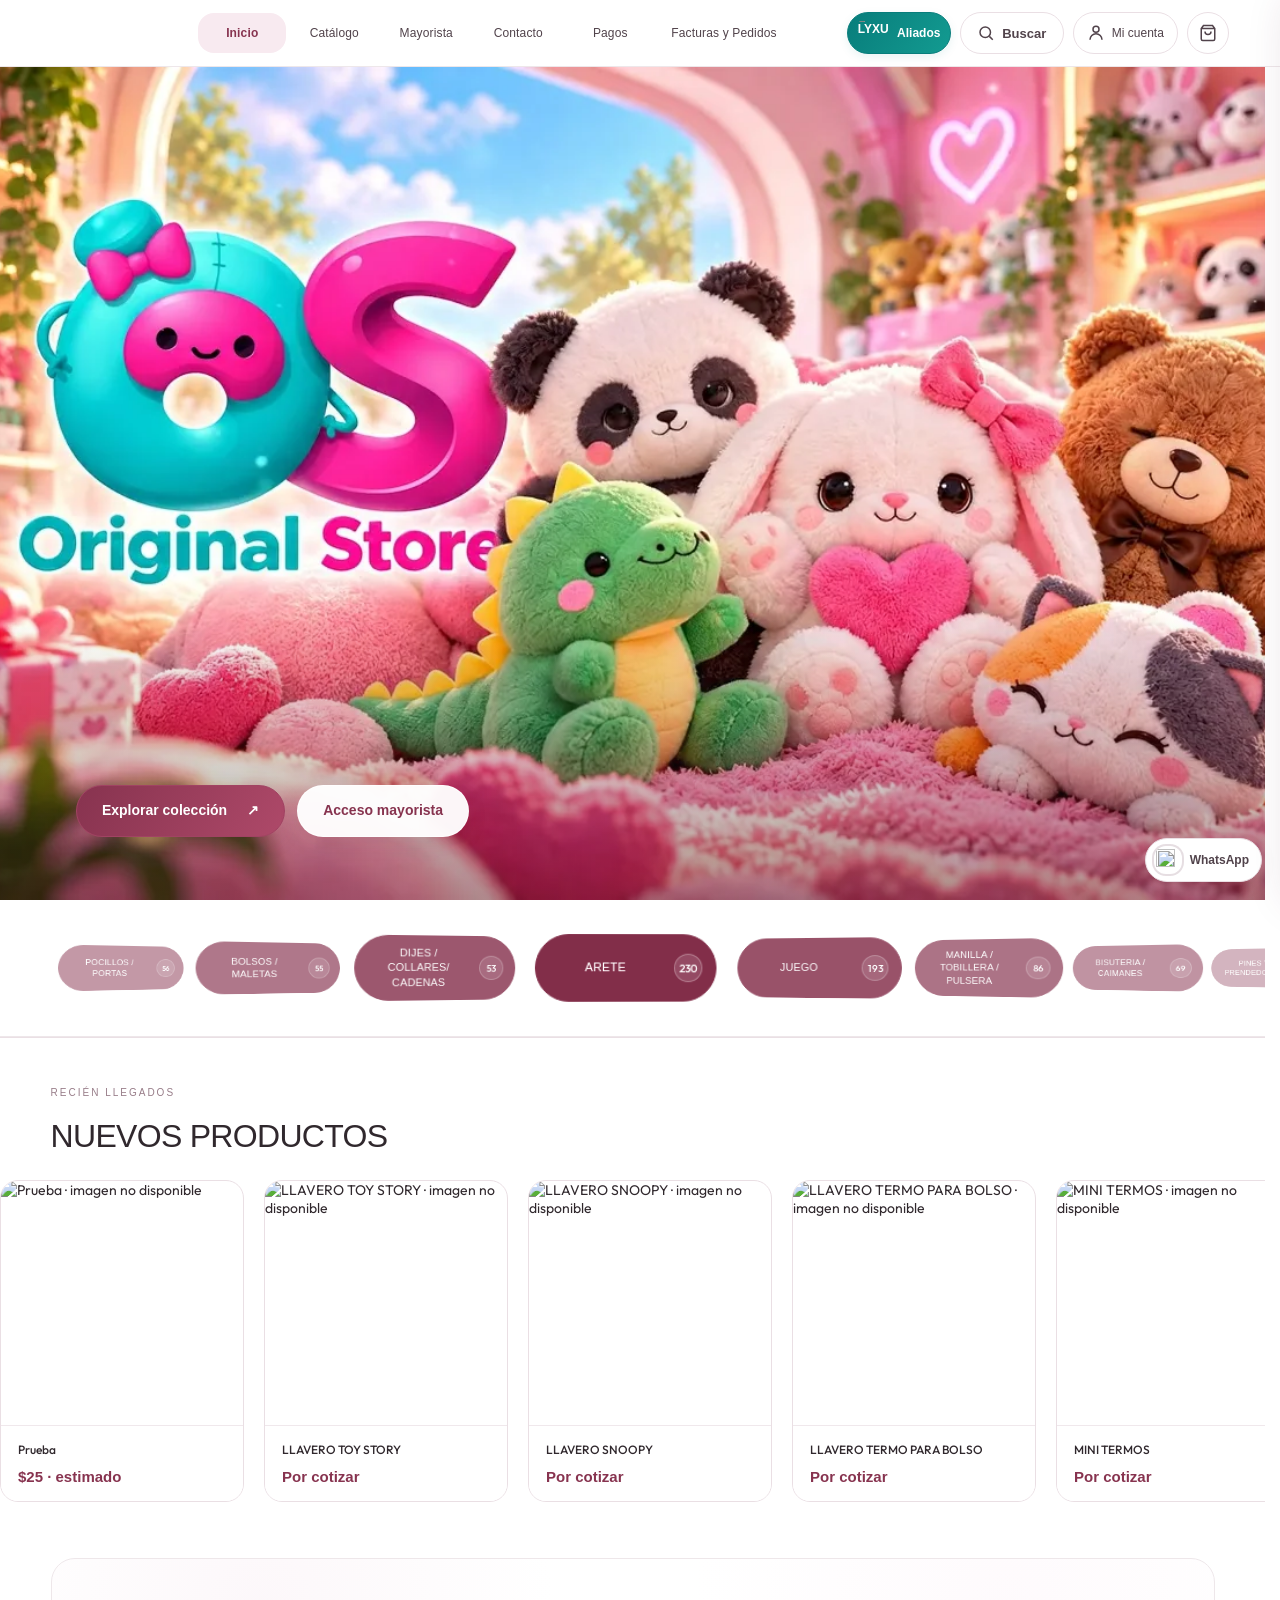
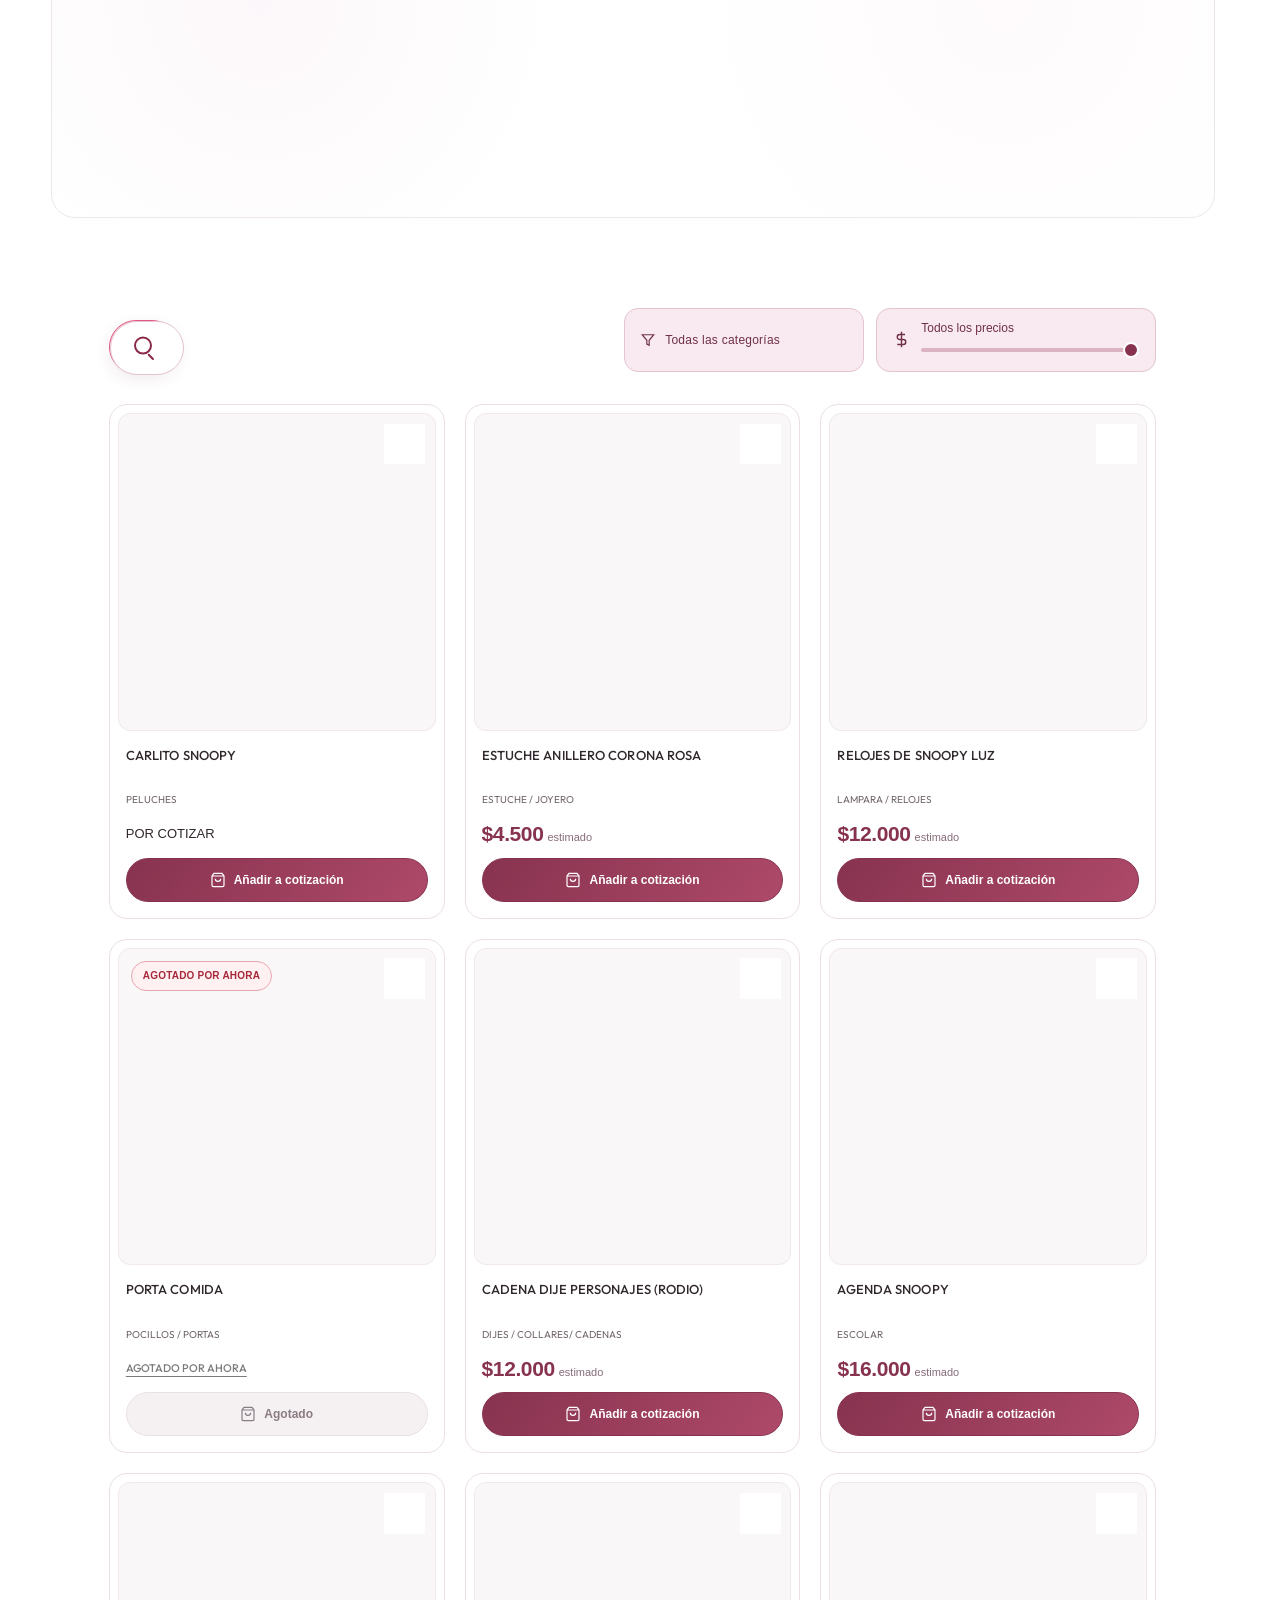
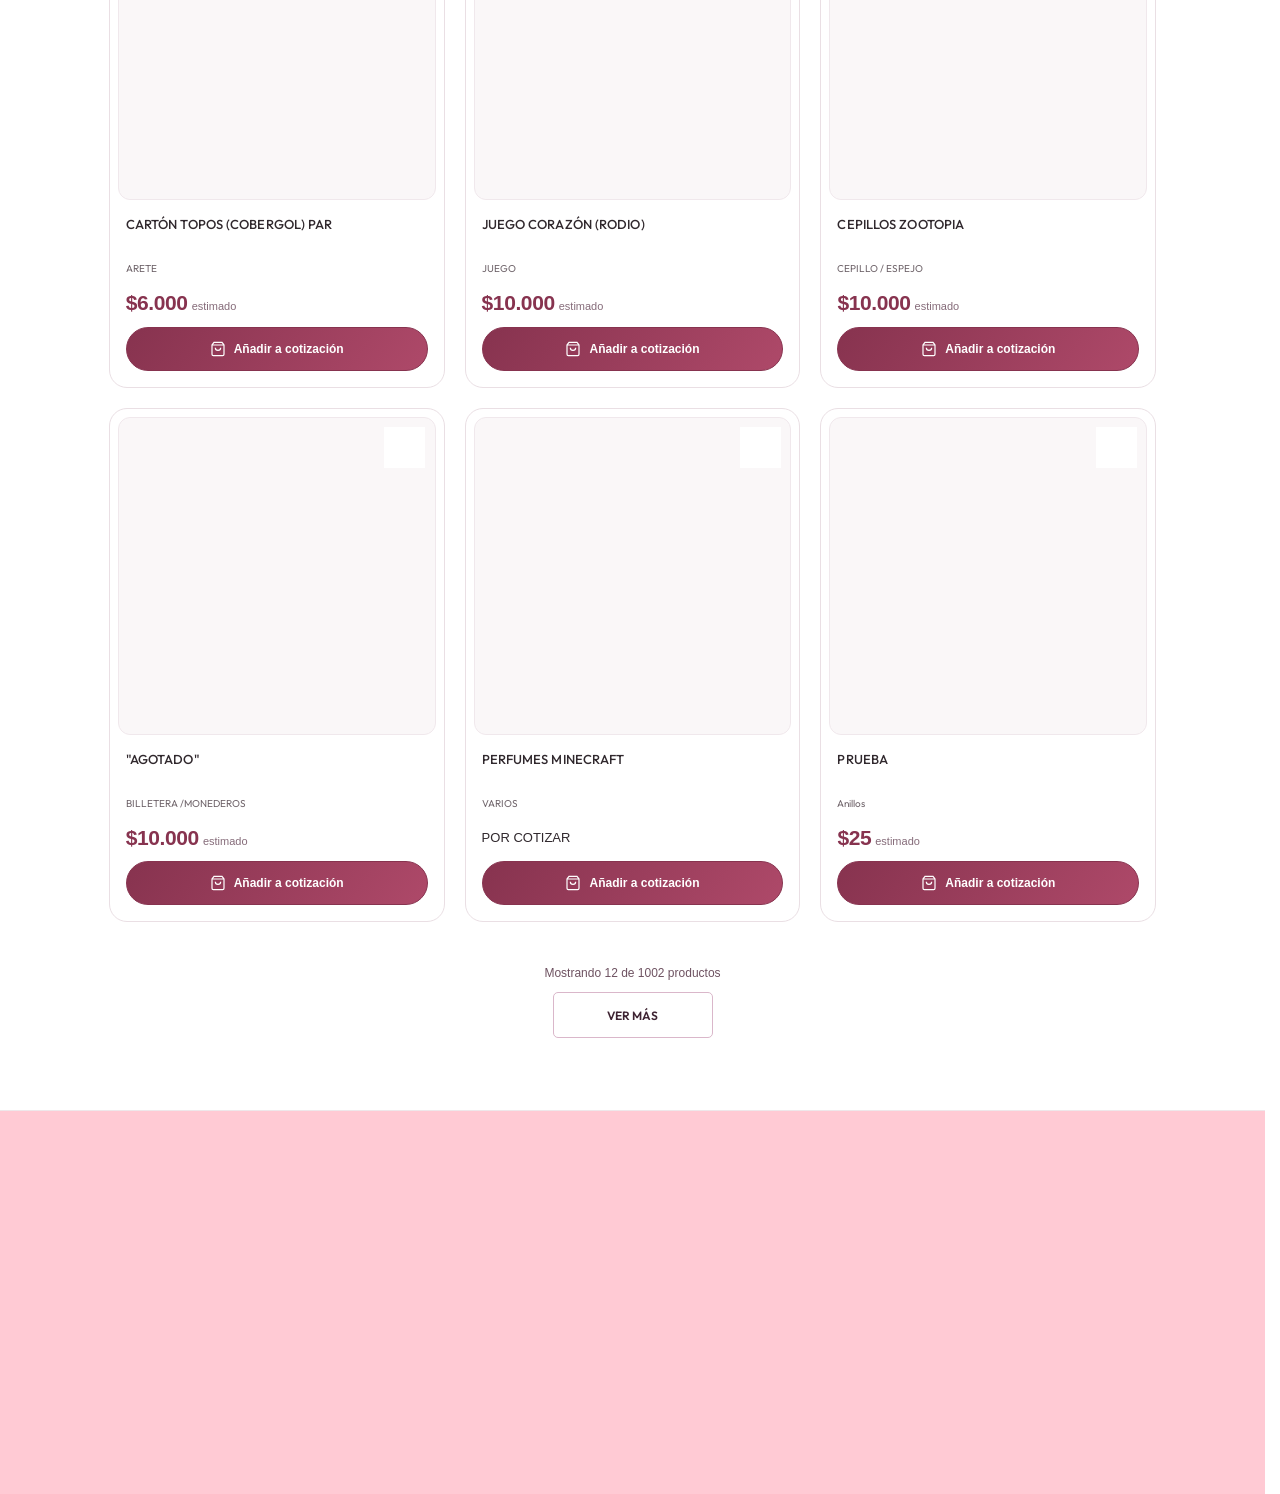
==== commit 117d1e27: "Add files via upload" ====
--- a/index.html
+++ b/index.html
@@ -504,7 +504,7 @@
     </div>
     <script src="original-store-catalog-bootstrap.js?v=drive-20261008-1" defer></script>
     <script src="order-flow.js?v=20261016" defer></script>
-<script src="blyxu-app.js?v=image-integrity-20261016" defer></script>
+<script src="blyxu-app.js?v=detail-ready-20261016" defer></script>
 <script src="order-summary.js?v=order-workflow-20261016" defer></script>
 <script src="order-receipt-access.js?v=browser-qr-20261006" defer></script>
 <script src="original-store-catalog-sync.js?v=20261007-1" defer></script>
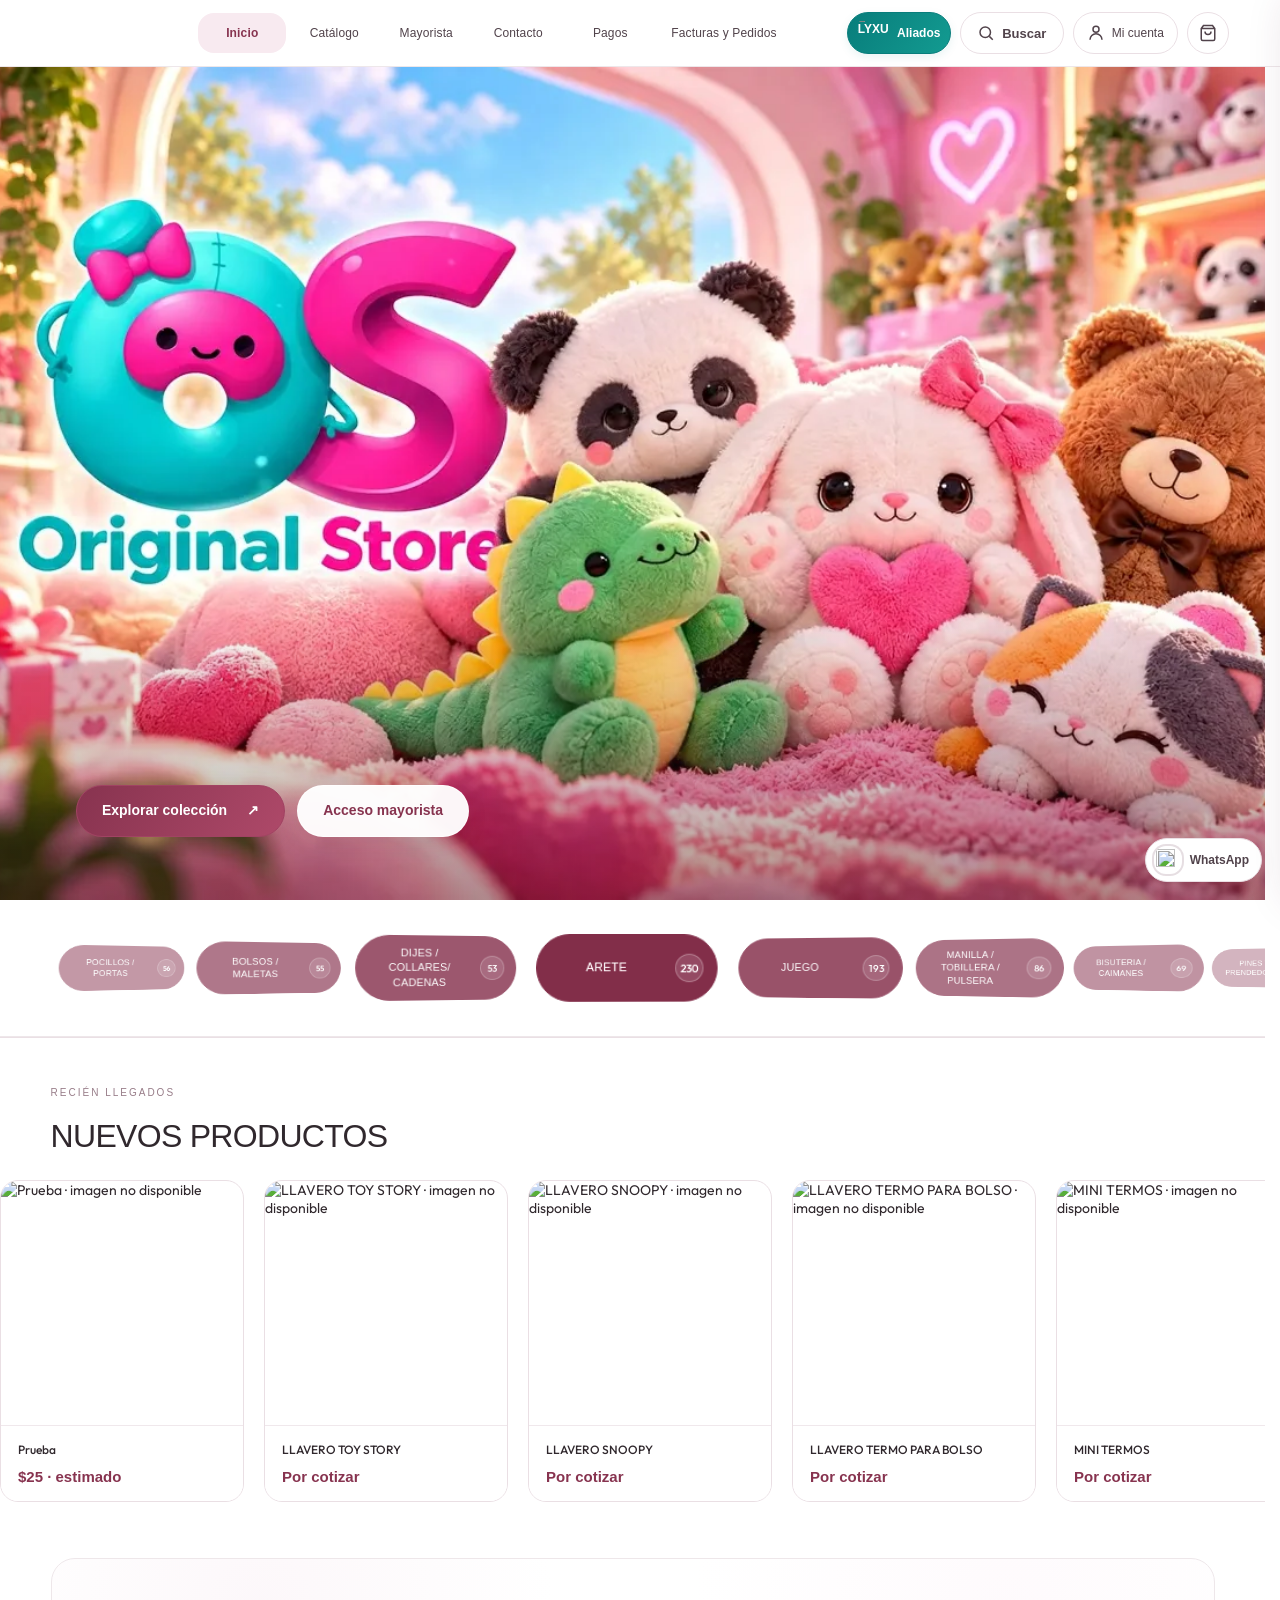
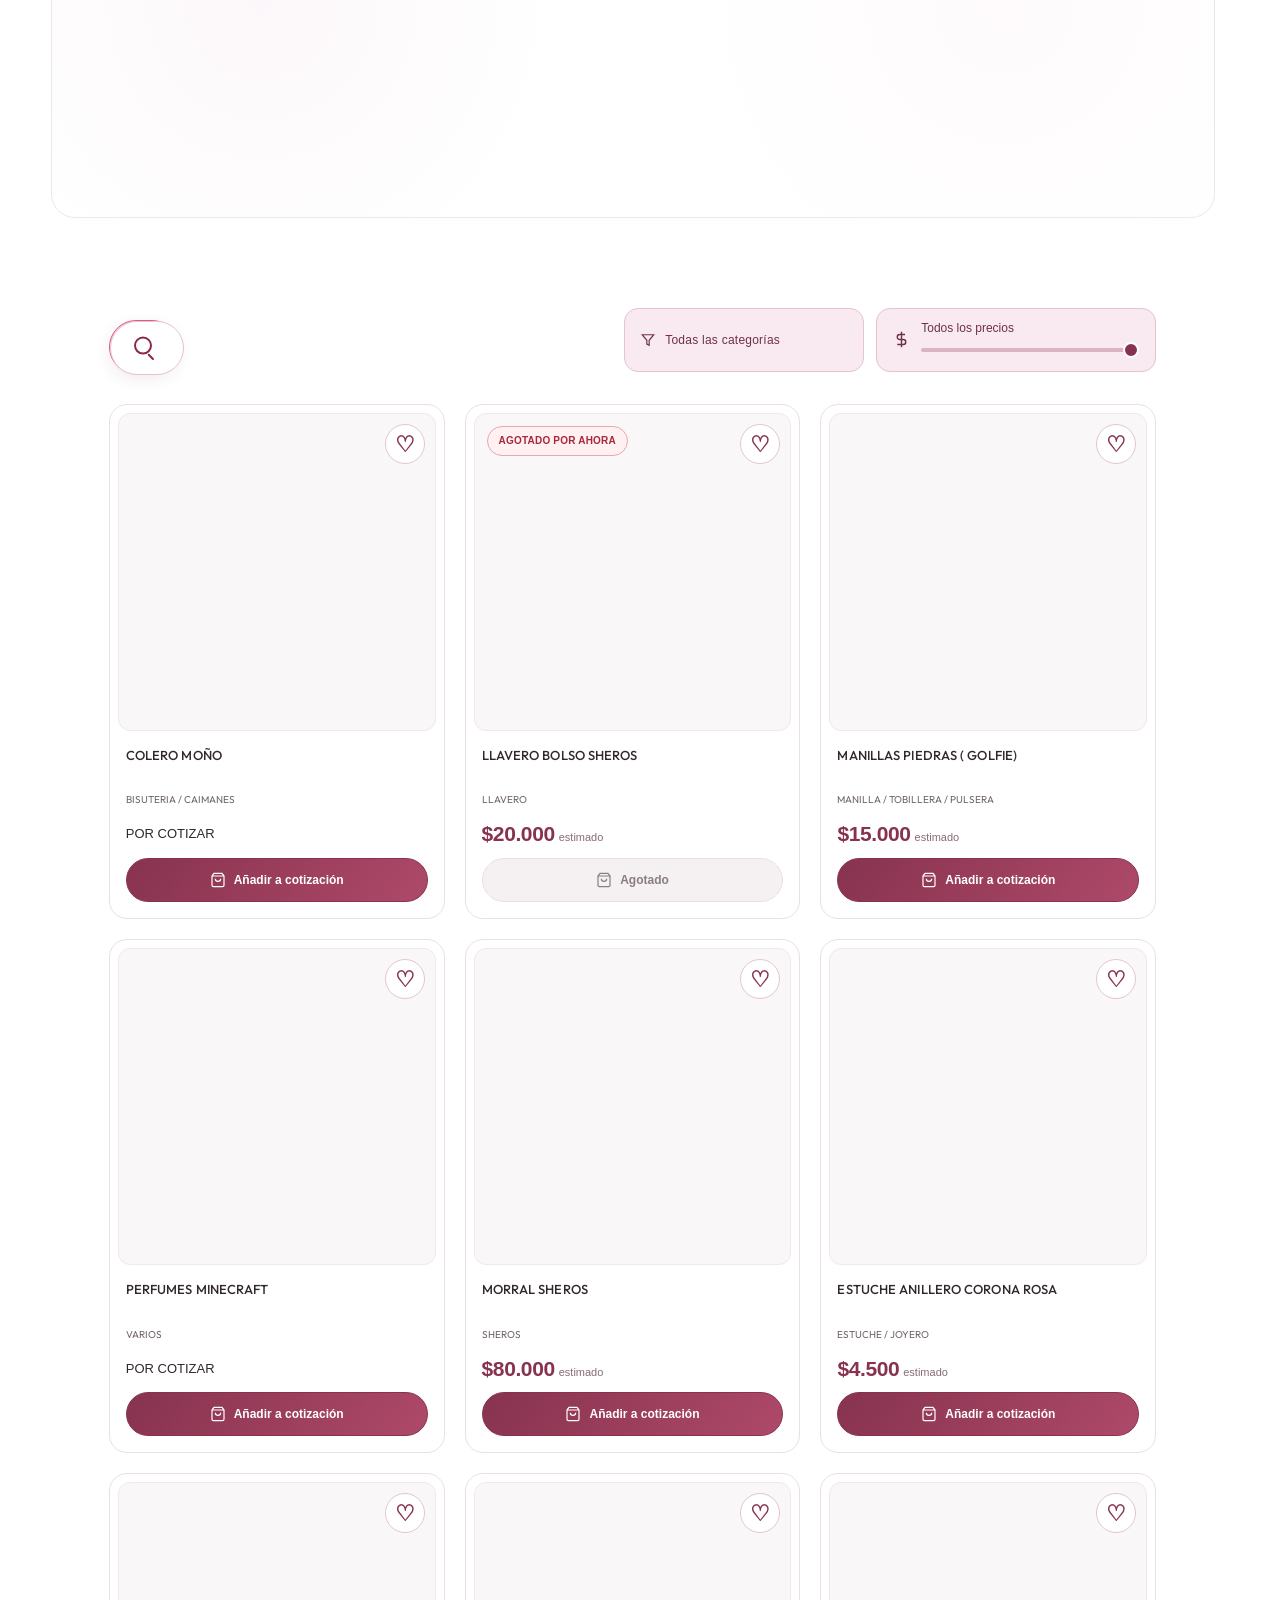
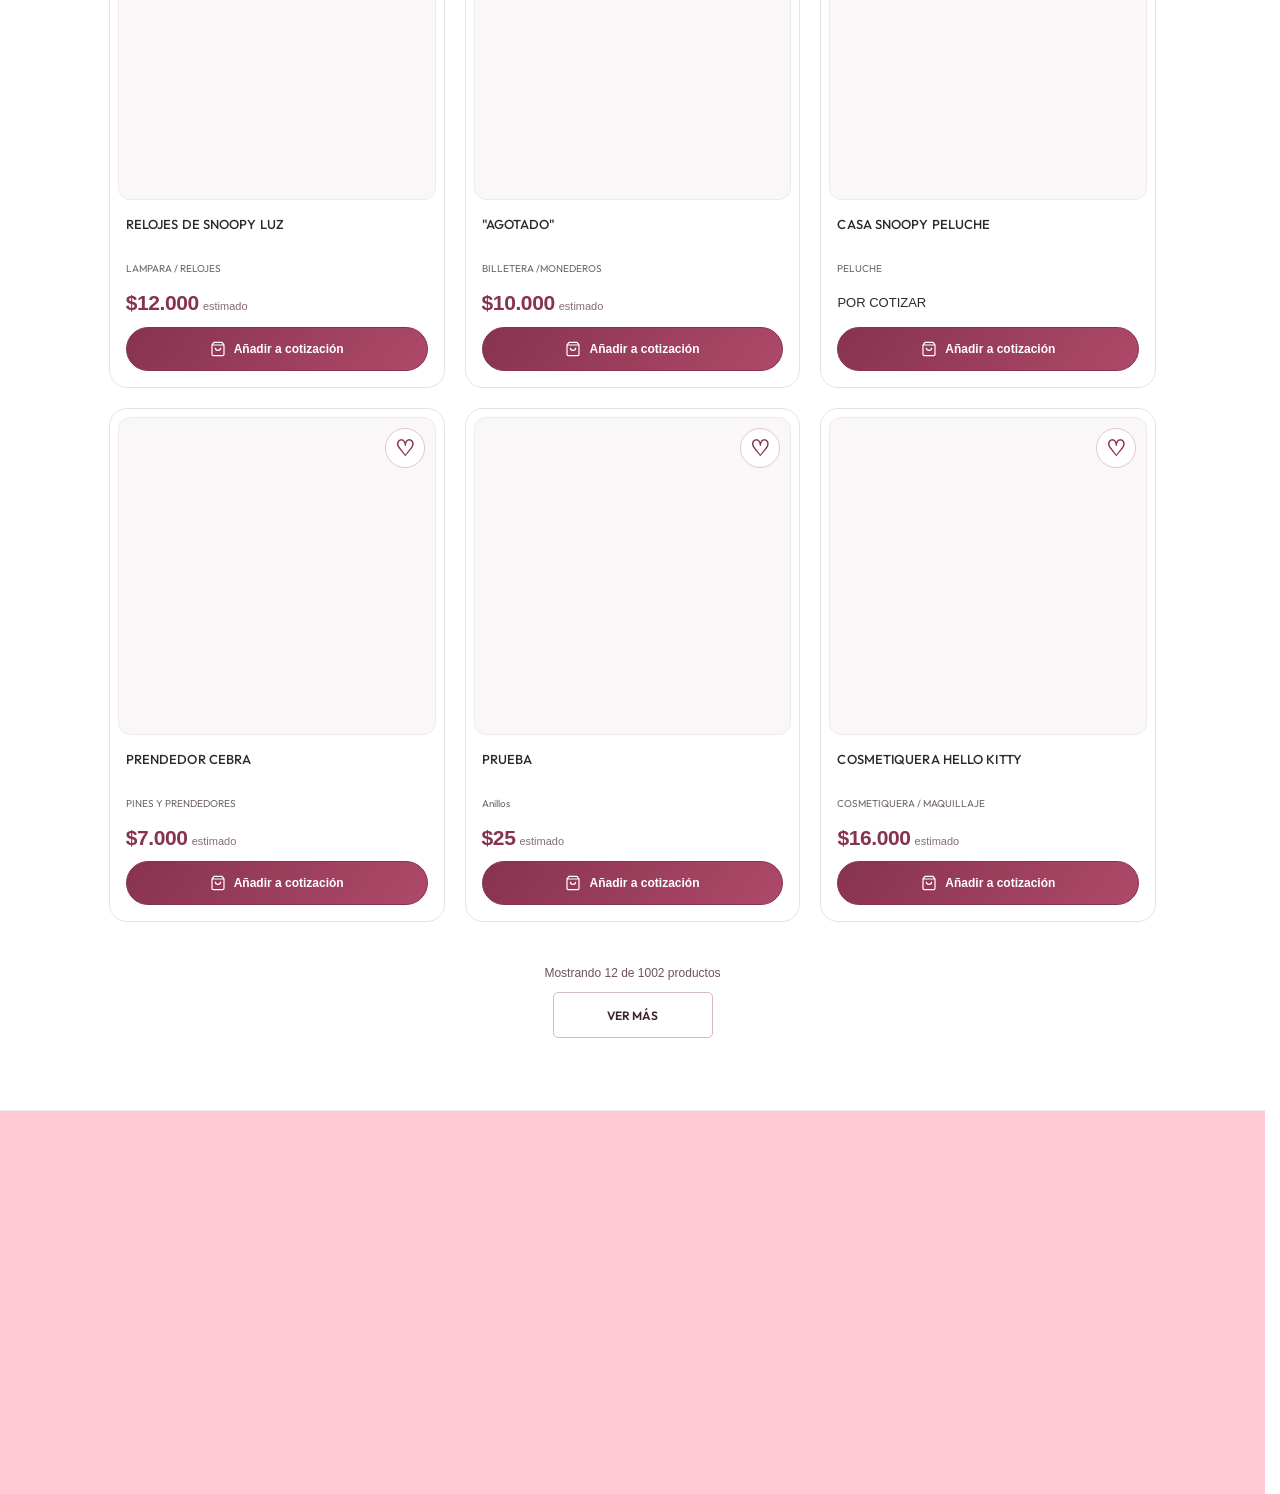
==== commit e8d145ee: "Add files via upload" ====
--- a/index.html
+++ b/index.html
@@ -504,7 +504,7 @@
     </div>
     <script src="original-store-catalog-bootstrap.js?v=drive-20261008-1" defer></script>
     <script src="order-flow.js?v=20261016" defer></script>
-<script src="blyxu-app.js?v=detail-ready-20261016" defer></script>
+<script src="blyxu-app.js?v=detail-pc-cache-20261016" defer></script>
 <script src="order-summary.js?v=order-workflow-20261016" defer></script>
 <script src="order-receipt-access.js?v=browser-qr-20261006" defer></script>
 <script src="original-store-catalog-sync.js?v=20261007-1" defer></script>
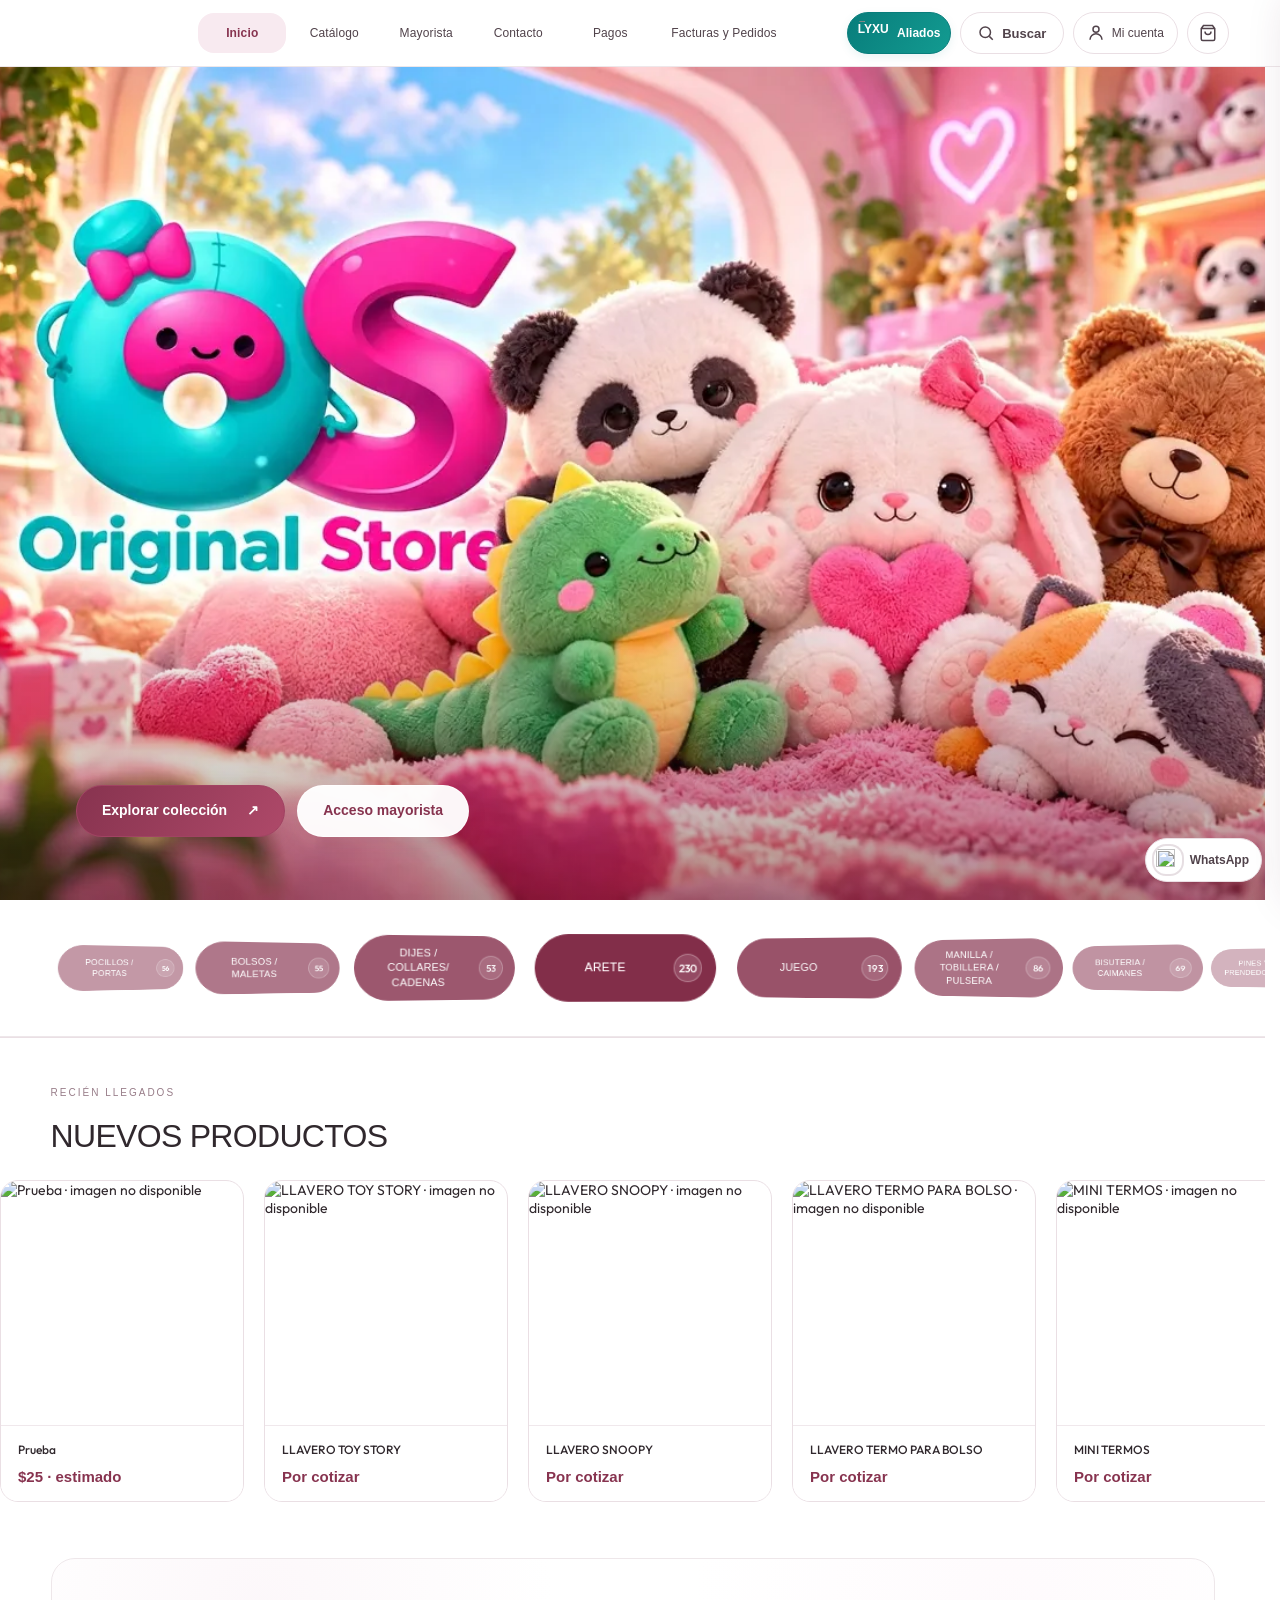
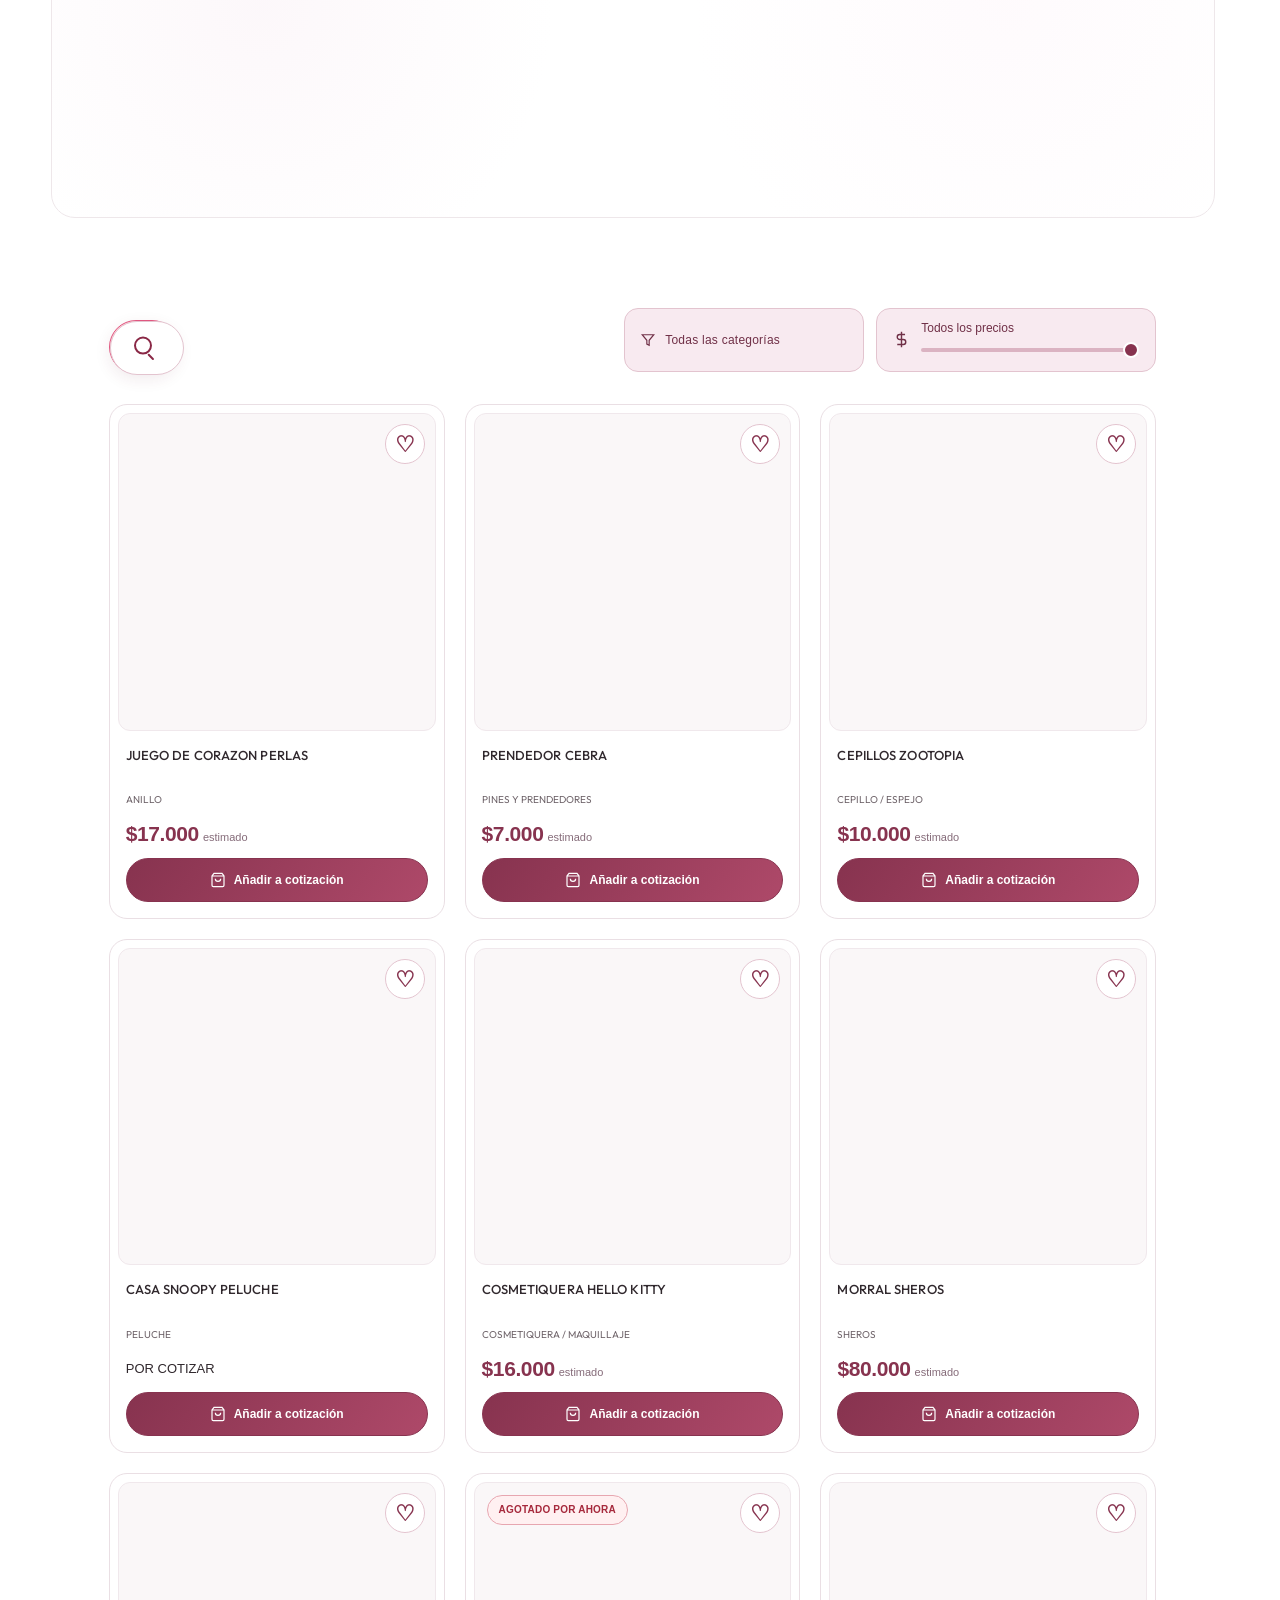
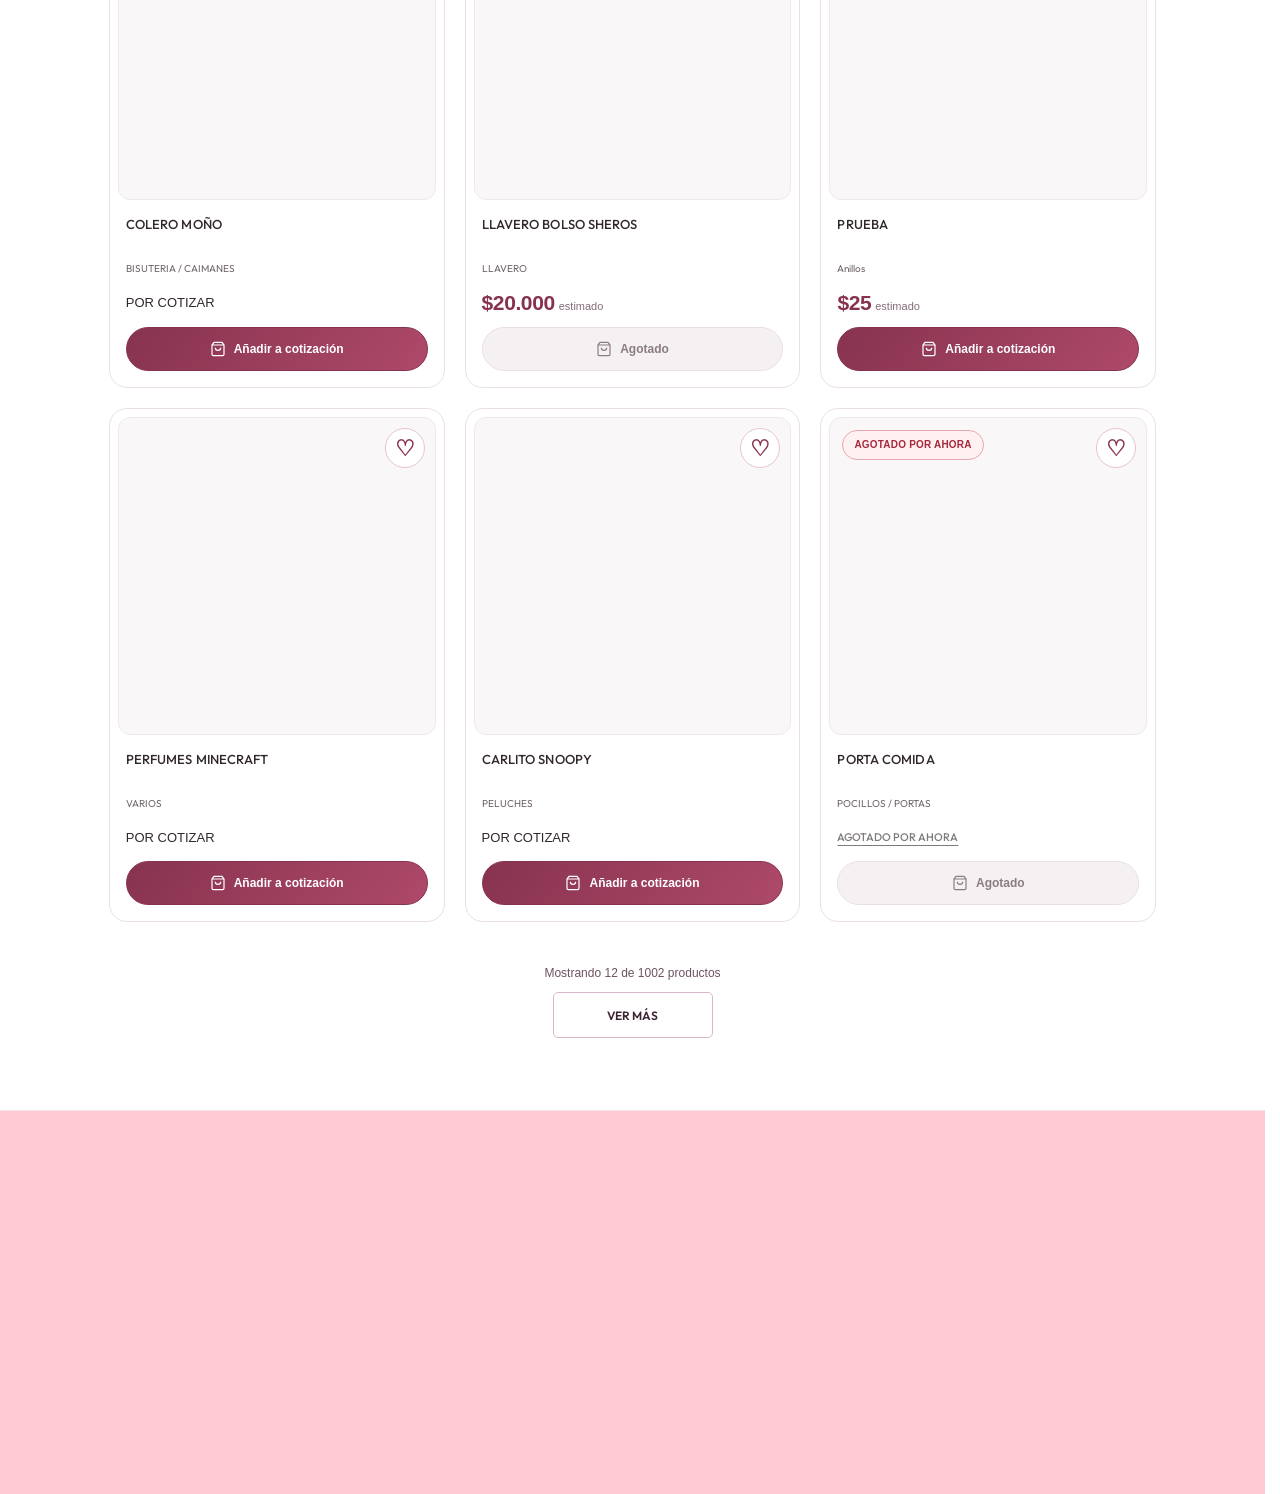
==== commit e30082df: "Add files via upload" ====
--- a/index.html
+++ b/index.html
@@ -504,7 +504,7 @@
     </div>
     <script src="original-store-catalog-bootstrap.js?v=drive-20261008-1" defer></script>
     <script src="order-flow.js?v=20261016" defer></script>
-<script src="blyxu-app.js?v=detail-pc-cache-20261016" defer></script>
+<script src="blyxu-app.js?v=variant-images-20261016" defer></script>
 <script src="order-summary.js?v=order-workflow-20261016" defer></script>
 <script src="order-receipt-access.js?v=browser-qr-20261006" defer></script>
 <script src="original-store-catalog-sync.js?v=20261007-1" defer></script>
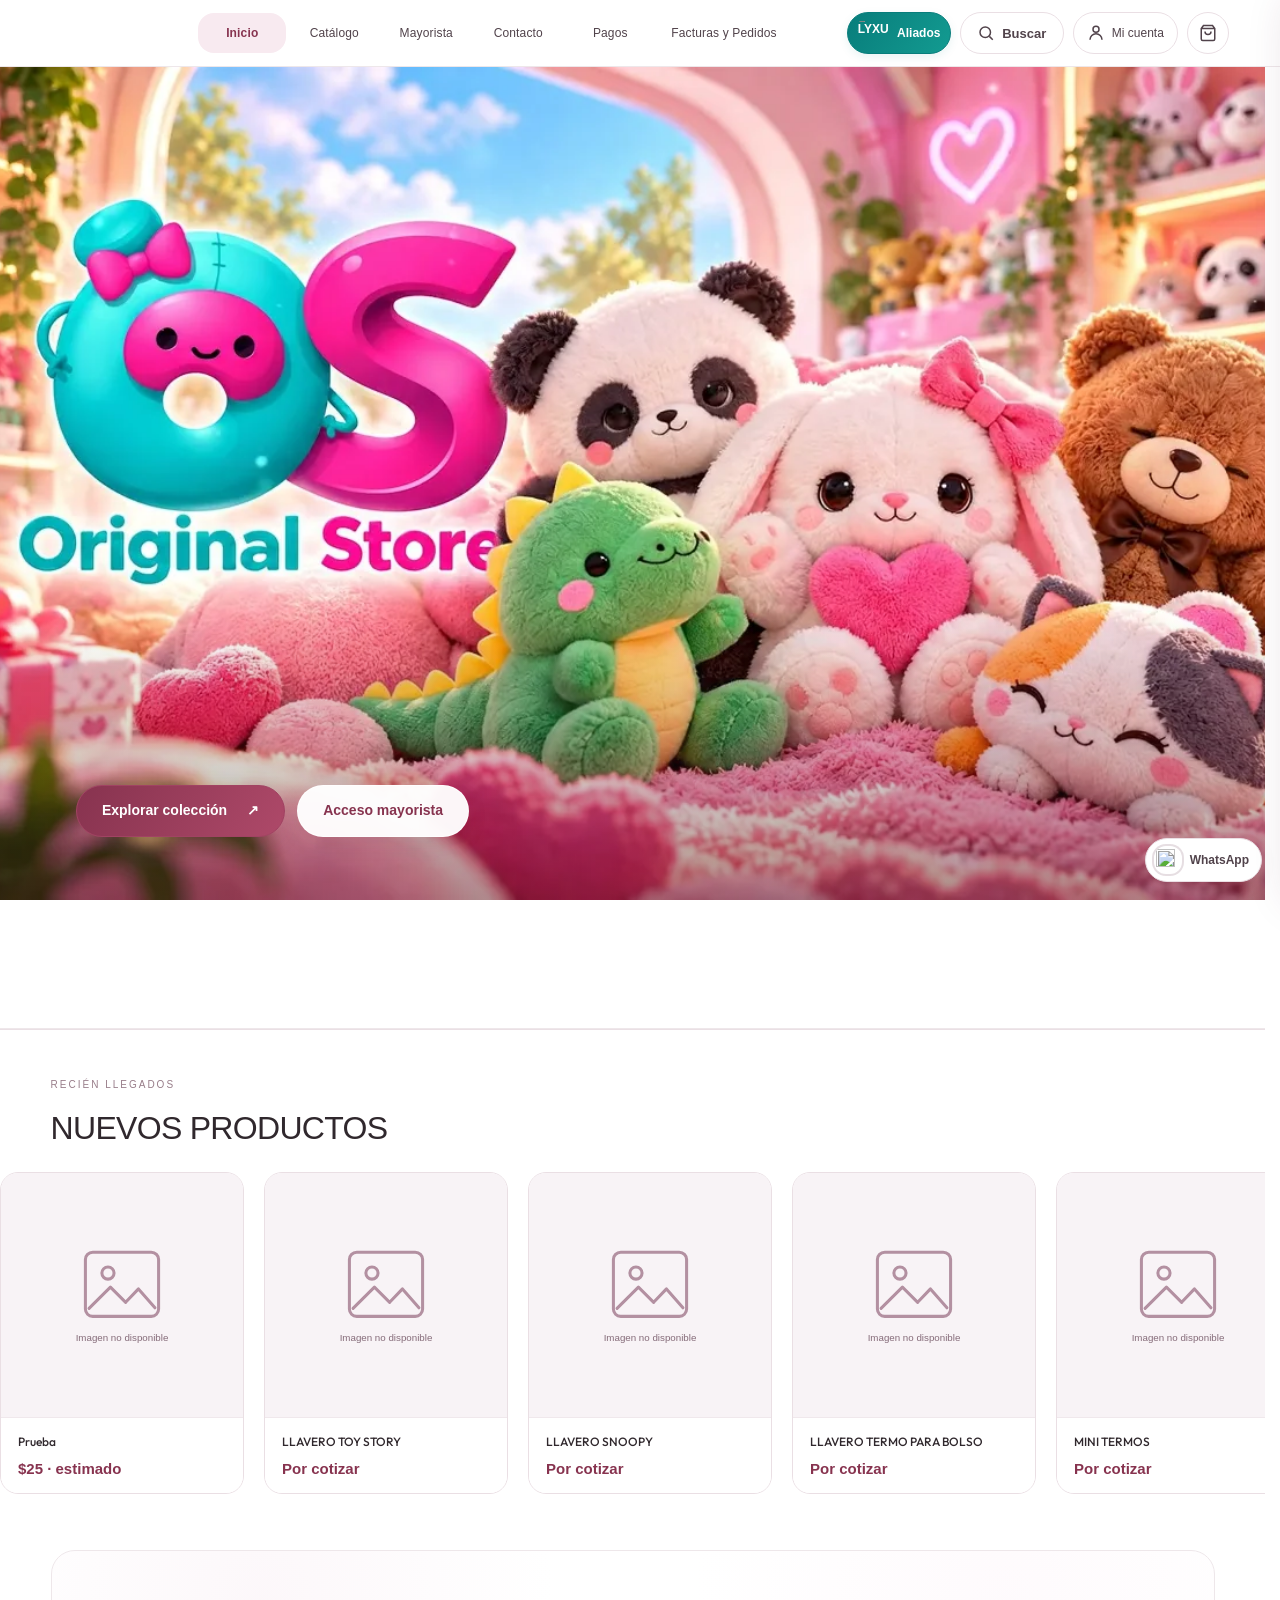
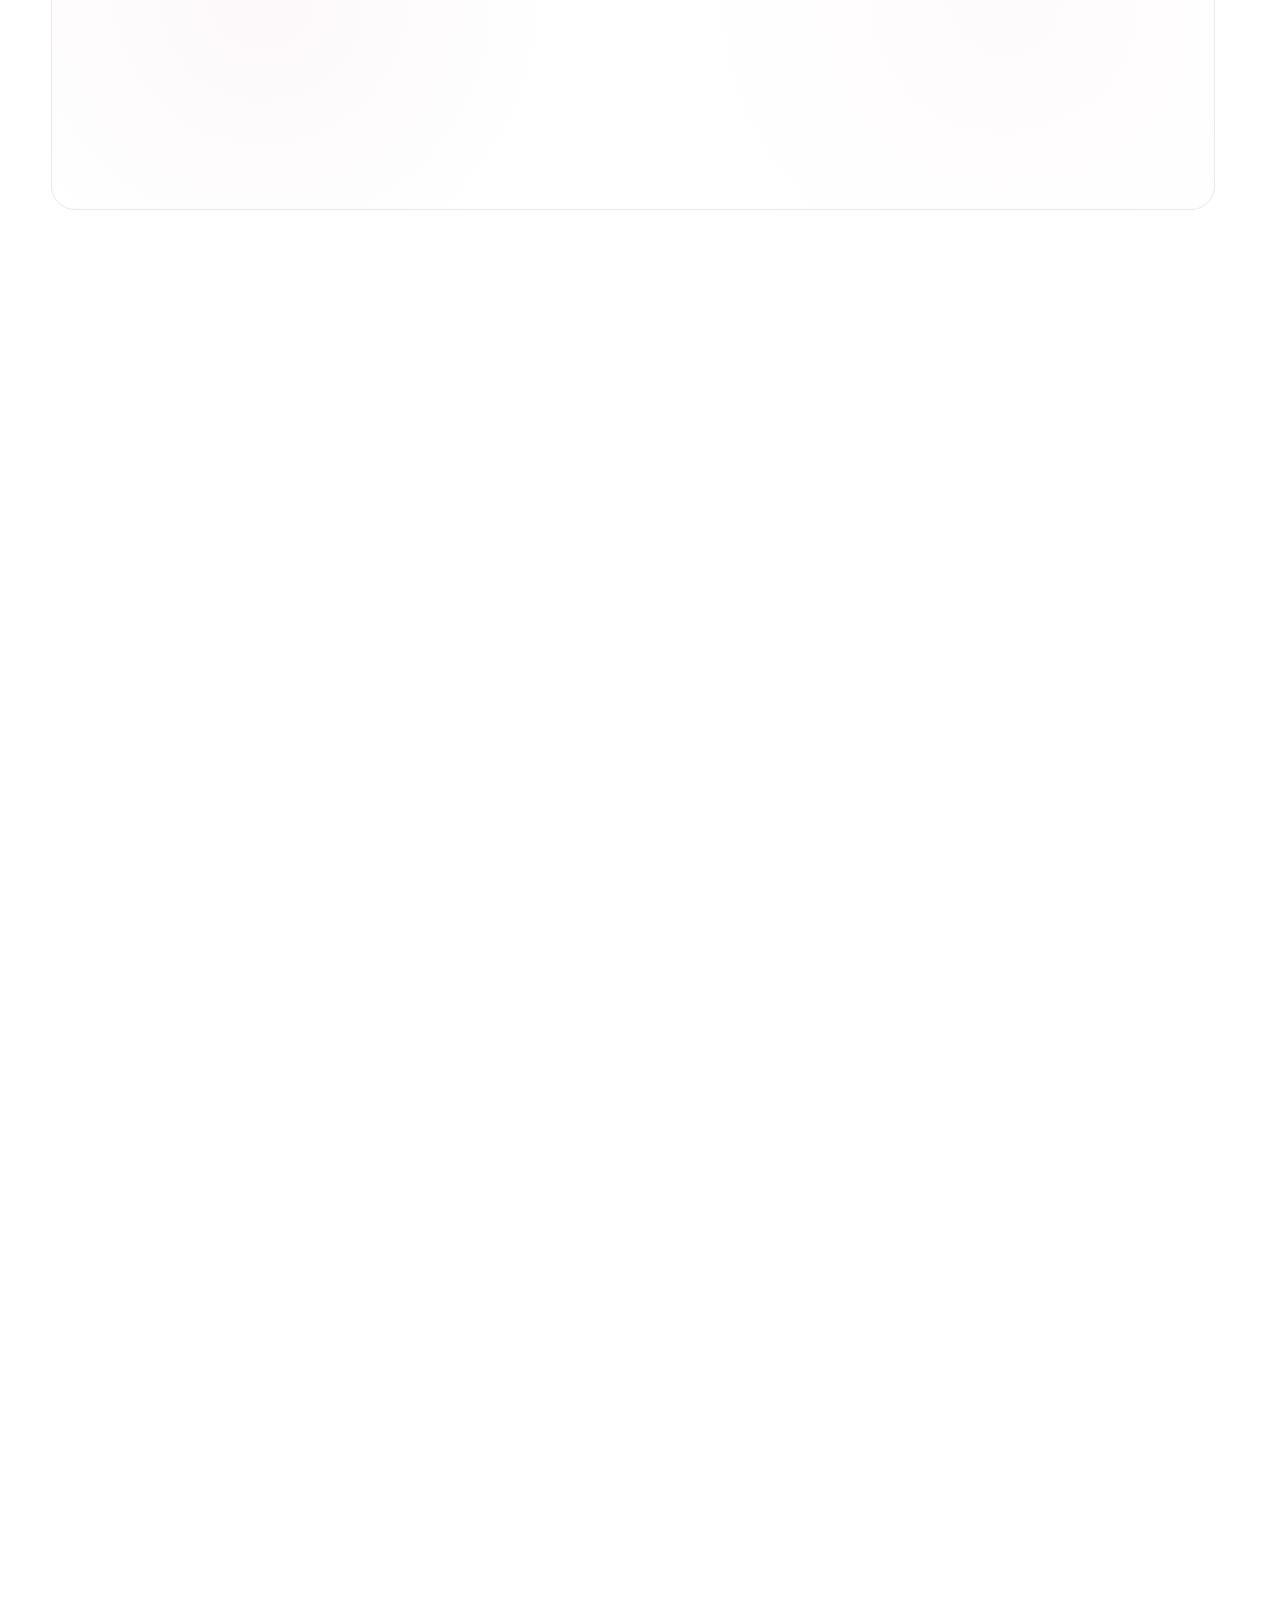
==== commit b51bbb06: "Add files via upload" ====
--- a/index.html
+++ b/index.html
@@ -504,7 +504,7 @@
     </div>
     <script src="original-store-catalog-bootstrap.js?v=drive-20261008-1" defer></script>
     <script src="order-flow.js?v=20261016" defer></script>
-<script src="blyxu-app.js?v=variant-images-20261016" defer></script>
+<script src="blyxu-app.js?v=style-angles-20261016" defer></script>
 <script src="order-summary.js?v=order-workflow-20261016" defer></script>
 <script src="order-receipt-access.js?v=browser-qr-20261006" defer></script>
 <script src="original-store-catalog-sync.js?v=20261007-1" defer></script>
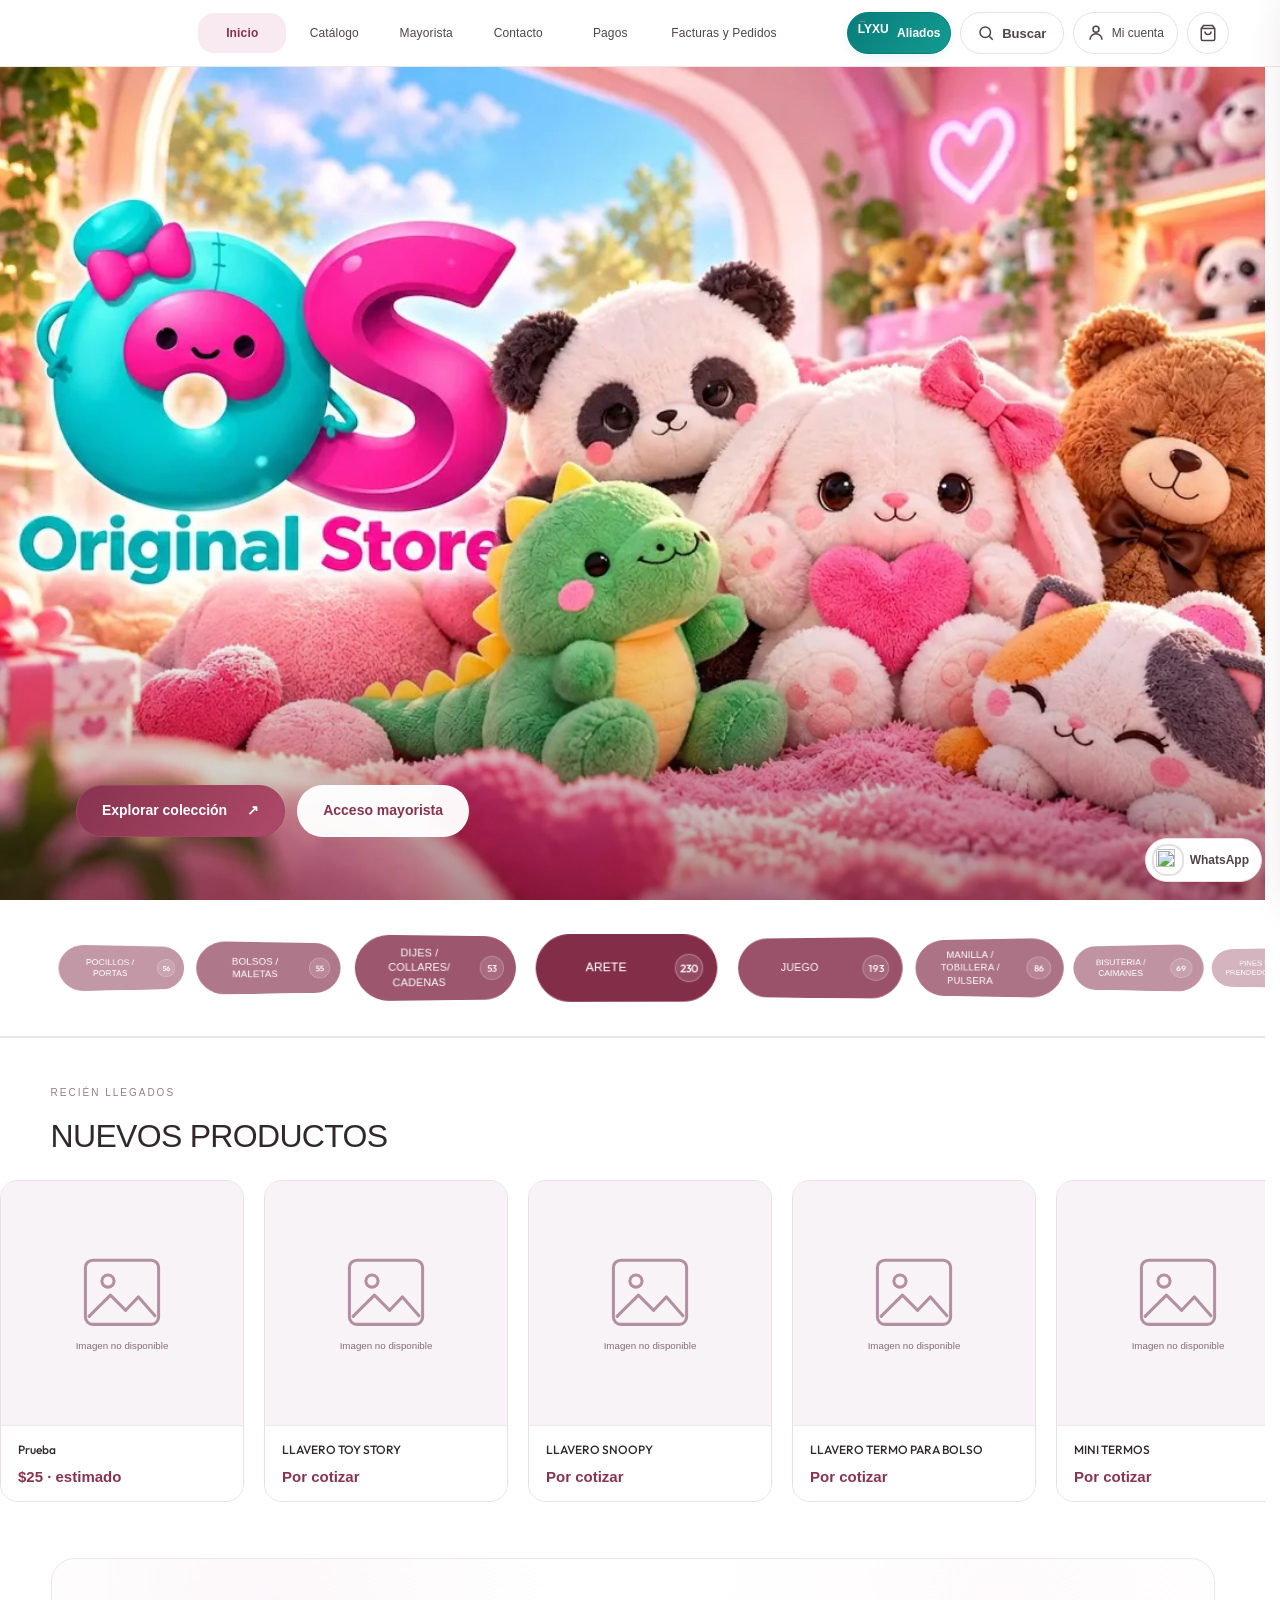
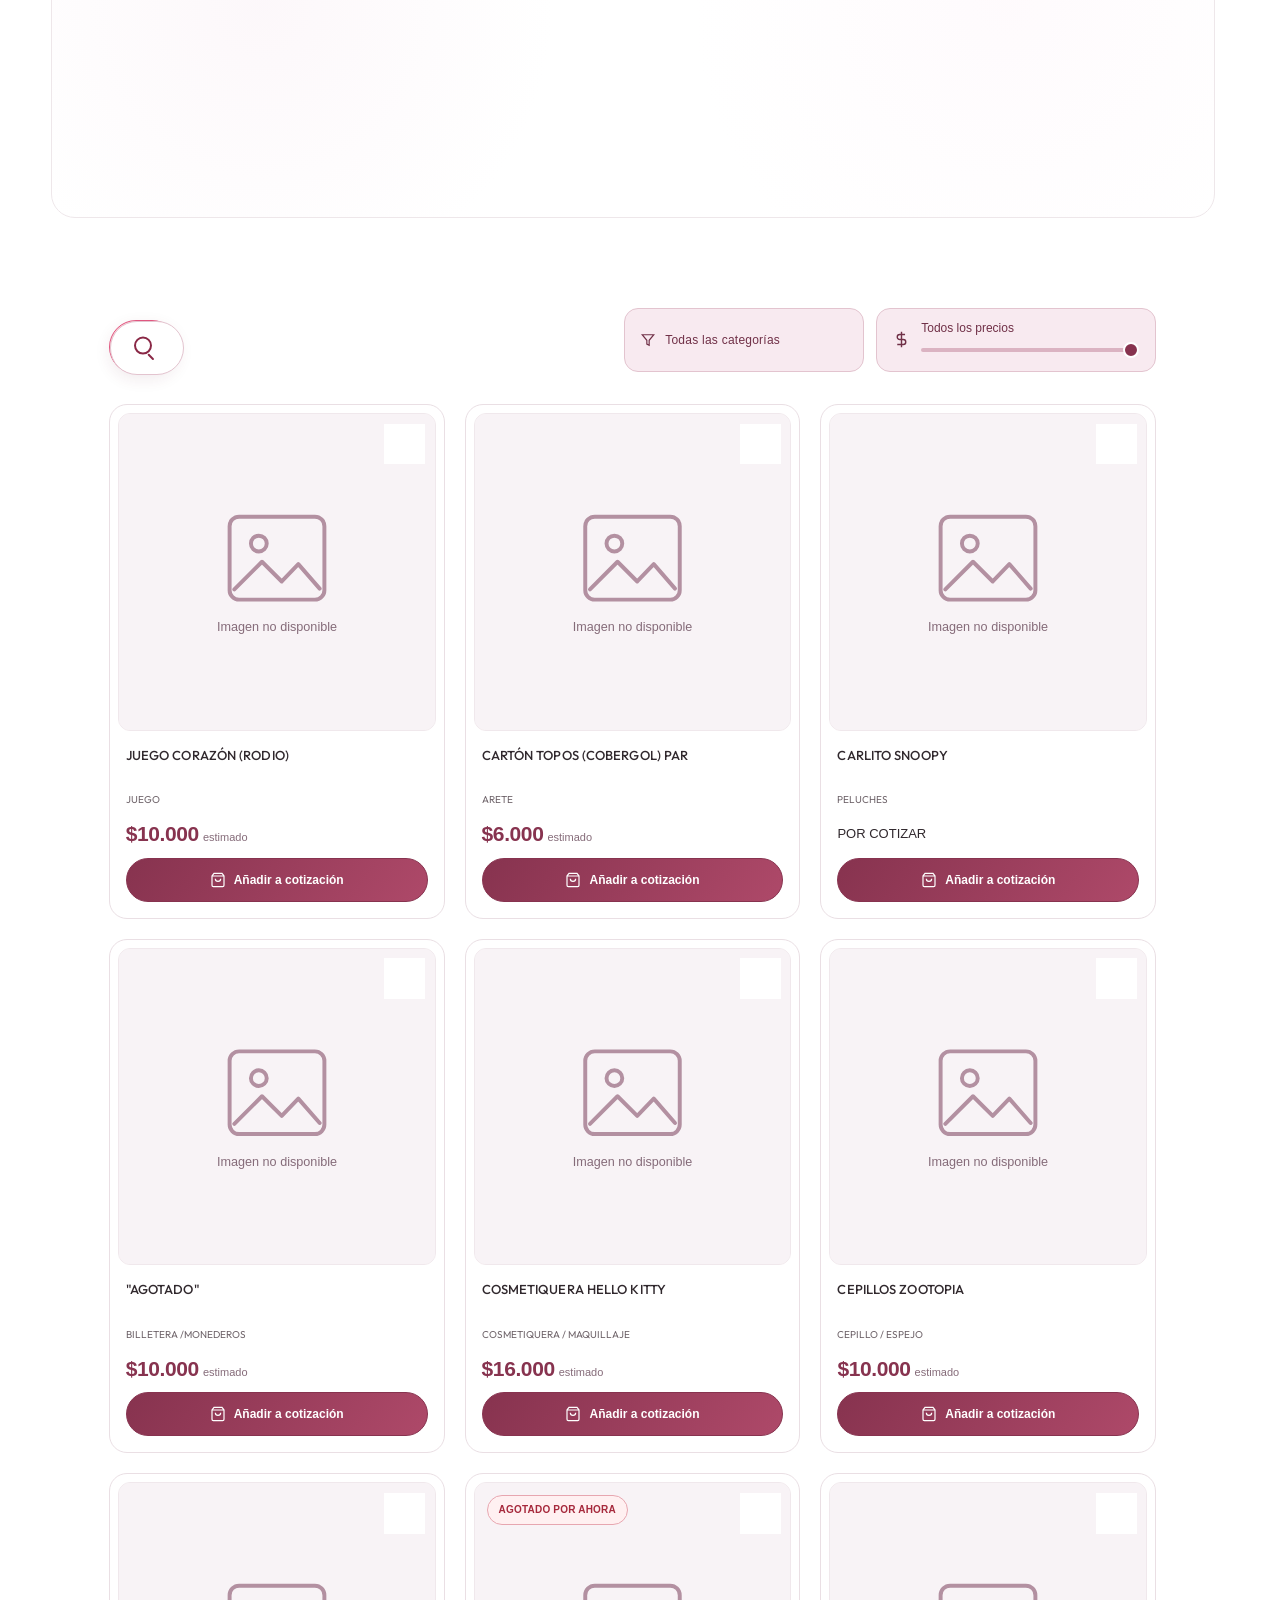
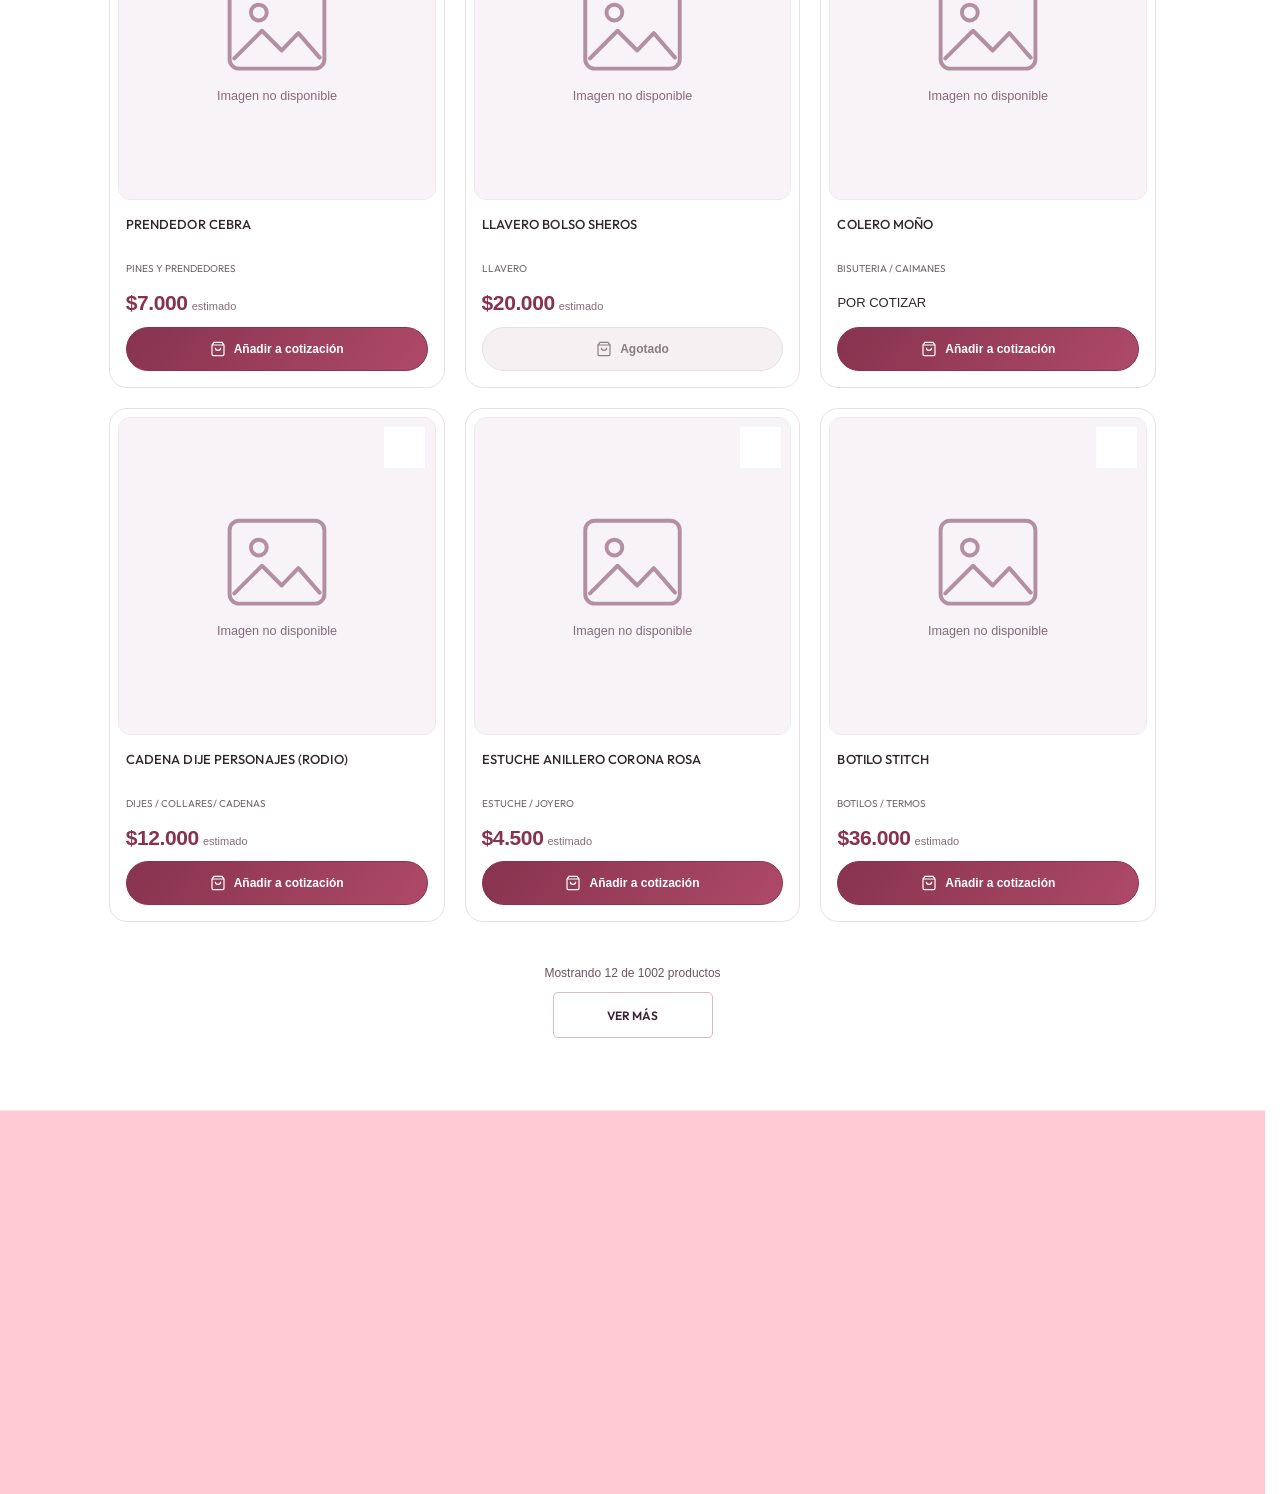
==== commit 22524e73: "Add files via upload" ====
--- a/index.html
+++ b/index.html
@@ -23,12 +23,13 @@
     <link rel="stylesheet" href="storefront-refinement.css?v=nav-spacing-20261006-2">
     <link rel="stylesheet" href="original-store-theme.css?v=20261007-22">
     <script src="original-store-navigation.js?v=20261007-1" defer></script>
-    <link rel="stylesheet" href="original-store-boutique.css?v=image-integrity-20261016">
+    <link rel="stylesheet" href="original-store-boutique.css?v=brand-controls-20261016">
 <meta name="robots" content="index, follow, max-image-preview:large">
 <script type="application/ld+json">{"@context":"https://schema.org","@graph":[{"@type":"Organization","@id":"https://aloriginalstore.online/#organization","name":"Original Store","url":"https://aloriginalstore.online/","logo":{"@type":"ImageObject","url":"https://lh3.googleusercontent.com/d/1OTHvWFph2u3qFQMQVhE5ghmSWjBSgBeW=w180"}},{"@type":"WebSite","@id":"https://aloriginalstore.online/#website","url":"https://aloriginalstore.online/","name":"Original Store","description":"Descubre peluches y accesorios en Original Store. Explora nuestro catálogo, consulta disponibilidad y elige detalles especiales para regalar.","inLanguage":"es-CO","publisher":{"@id":"https://aloriginalstore.online/#organization"}}]}</script>
     <link rel="preload" as="image" href="original-store-hero-poster.webp" fetchpriority="high">
     <link rel="stylesheet" href="original-store-video-hero.css?v=20261013-3">
     <script src="original-store-video-hero.js?v=20261013-2" defer></script>
+    <script src="original-store-brand.js?v=whatsapp-20261016"></script>
 </head>
 
 <body class="home-video-page">
@@ -504,7 +505,7 @@
     </div>
     <script src="original-store-catalog-bootstrap.js?v=drive-20261008-1" defer></script>
     <script src="order-flow.js?v=20261016" defer></script>
-<script src="blyxu-app.js?v=style-angles-20261016" defer></script>
+<script src="blyxu-app.js?v=whatsapp-20261016" defer></script>
 <script src="order-summary.js?v=order-workflow-20261016" defer></script>
 <script src="order-receipt-access.js?v=browser-qr-20261006" defer></script>
 <script src="original-store-catalog-sync.js?v=20261007-1" defer></script>
--- a/original-store-boutique.css
+++ b/original-store-boutique.css
@@ -293,3 +293,16 @@
  html body .products-grid .product-card .catalog-add-btn {white-space:normal!important;line-height:1.25!important;min-height:44px;}
  html body .products-grid .product-card .catalog-add-btn svg {flex:0 0 16px;}
 }
+
+/* Primary purchase actions retain the brand colour in every interactive state. */
+@media screen {
+ html body .products-grid .product-card .product-card-info .catalog-add-btn:not(:disabled):is(:hover,:focus-visible,:active),
+ html body.product-detail-page #product-detail #btn-add-to-cart-detail:not(:disabled):is(:hover,:focus-visible,:active) {
+  background:#74263f!important;background-image:none!important;border-color:#74263f!important;color:#fff!important;-webkit-text-fill-color:#fff!important;filter:none!important;
+  box-shadow:0 4px 12px #87334f22!important;
+ }
+ html body .products-grid .product-card .product-card-info .catalog-add-btn:not(:disabled):is(:hover,:focus-visible,:active) :is(span,svg),
+ html body.product-detail-page #product-detail #btn-add-to-cart-detail:not(:disabled):is(:hover,:focus-visible,:active) :is(span,svg) {color:inherit!important;-webkit-text-fill-color:currentColor!important;}
+ html body .products-grid .product-card .product-card-info .catalog-add-btn:focus-visible,
+ html body.product-detail-page #product-detail #btn-add-to-cart-detail:focus-visible {outline:2px solid #087e80!important;outline-offset:3px!important;}
+}
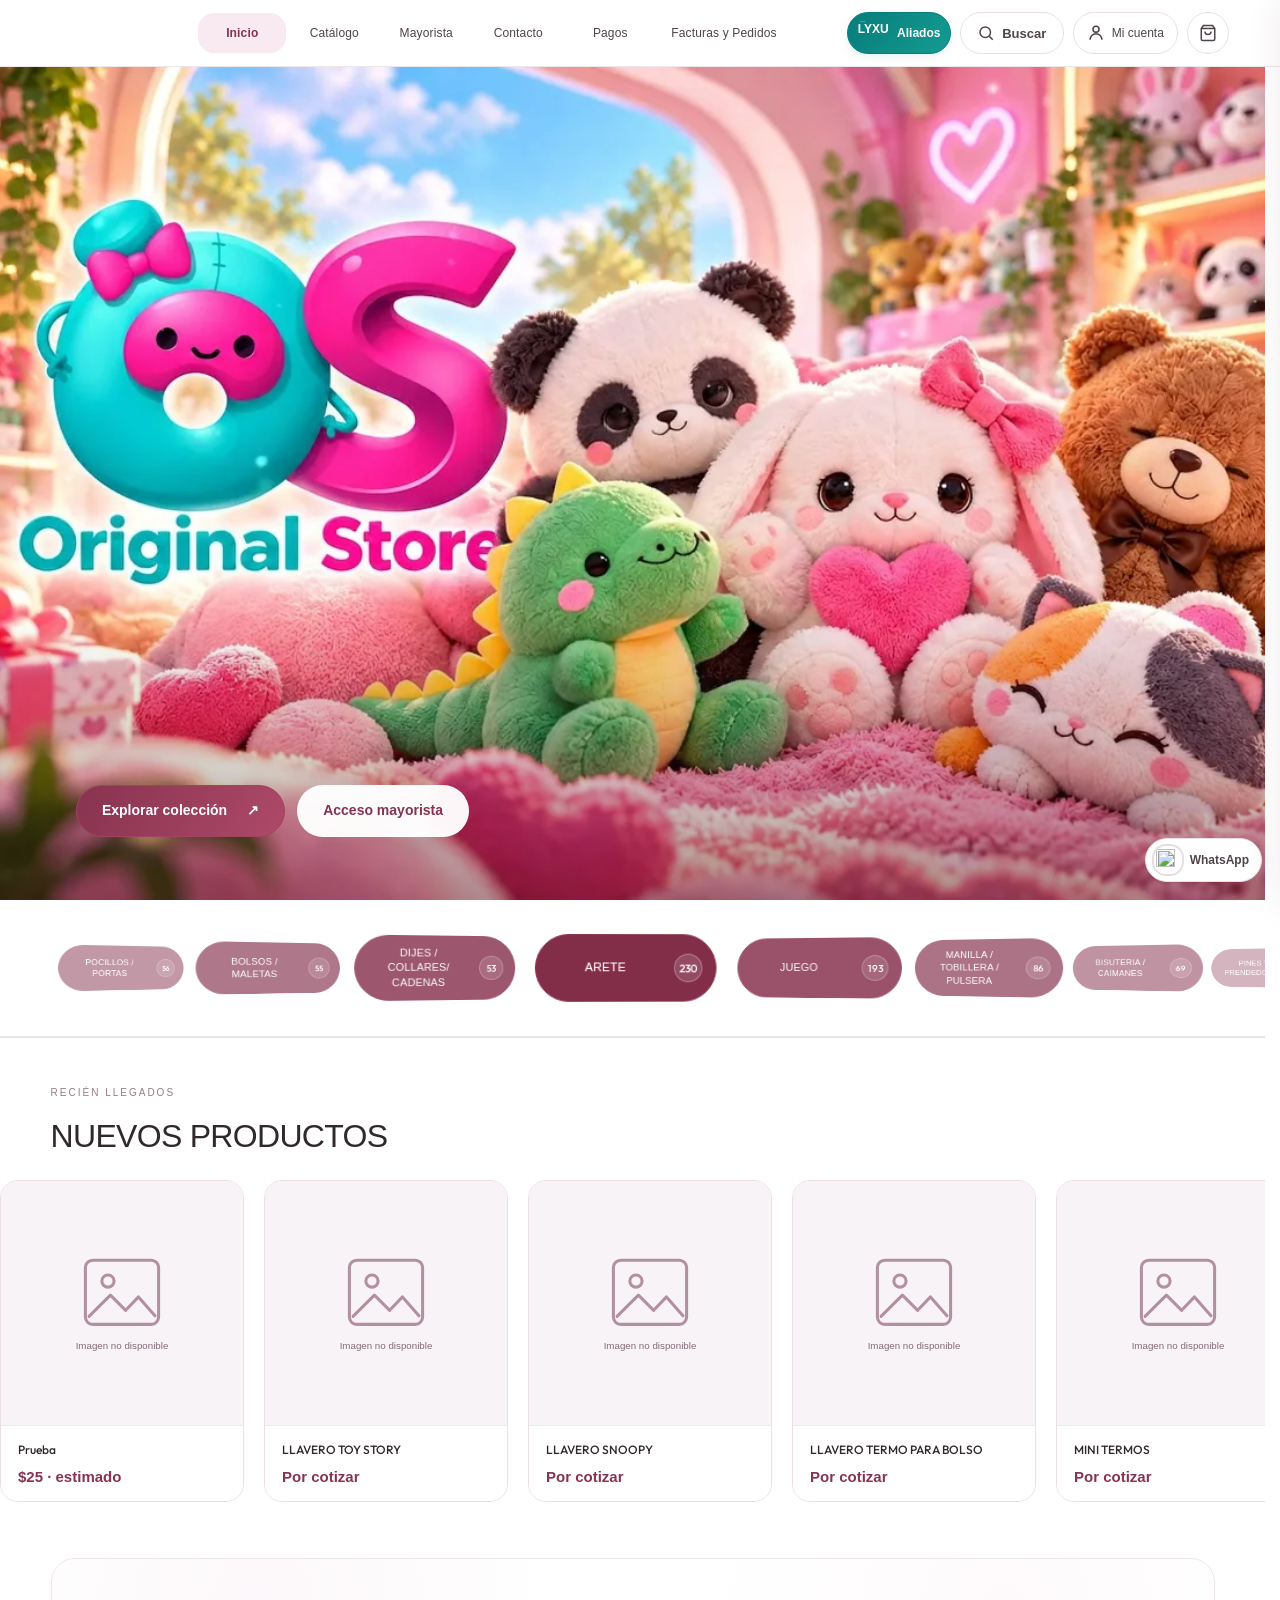
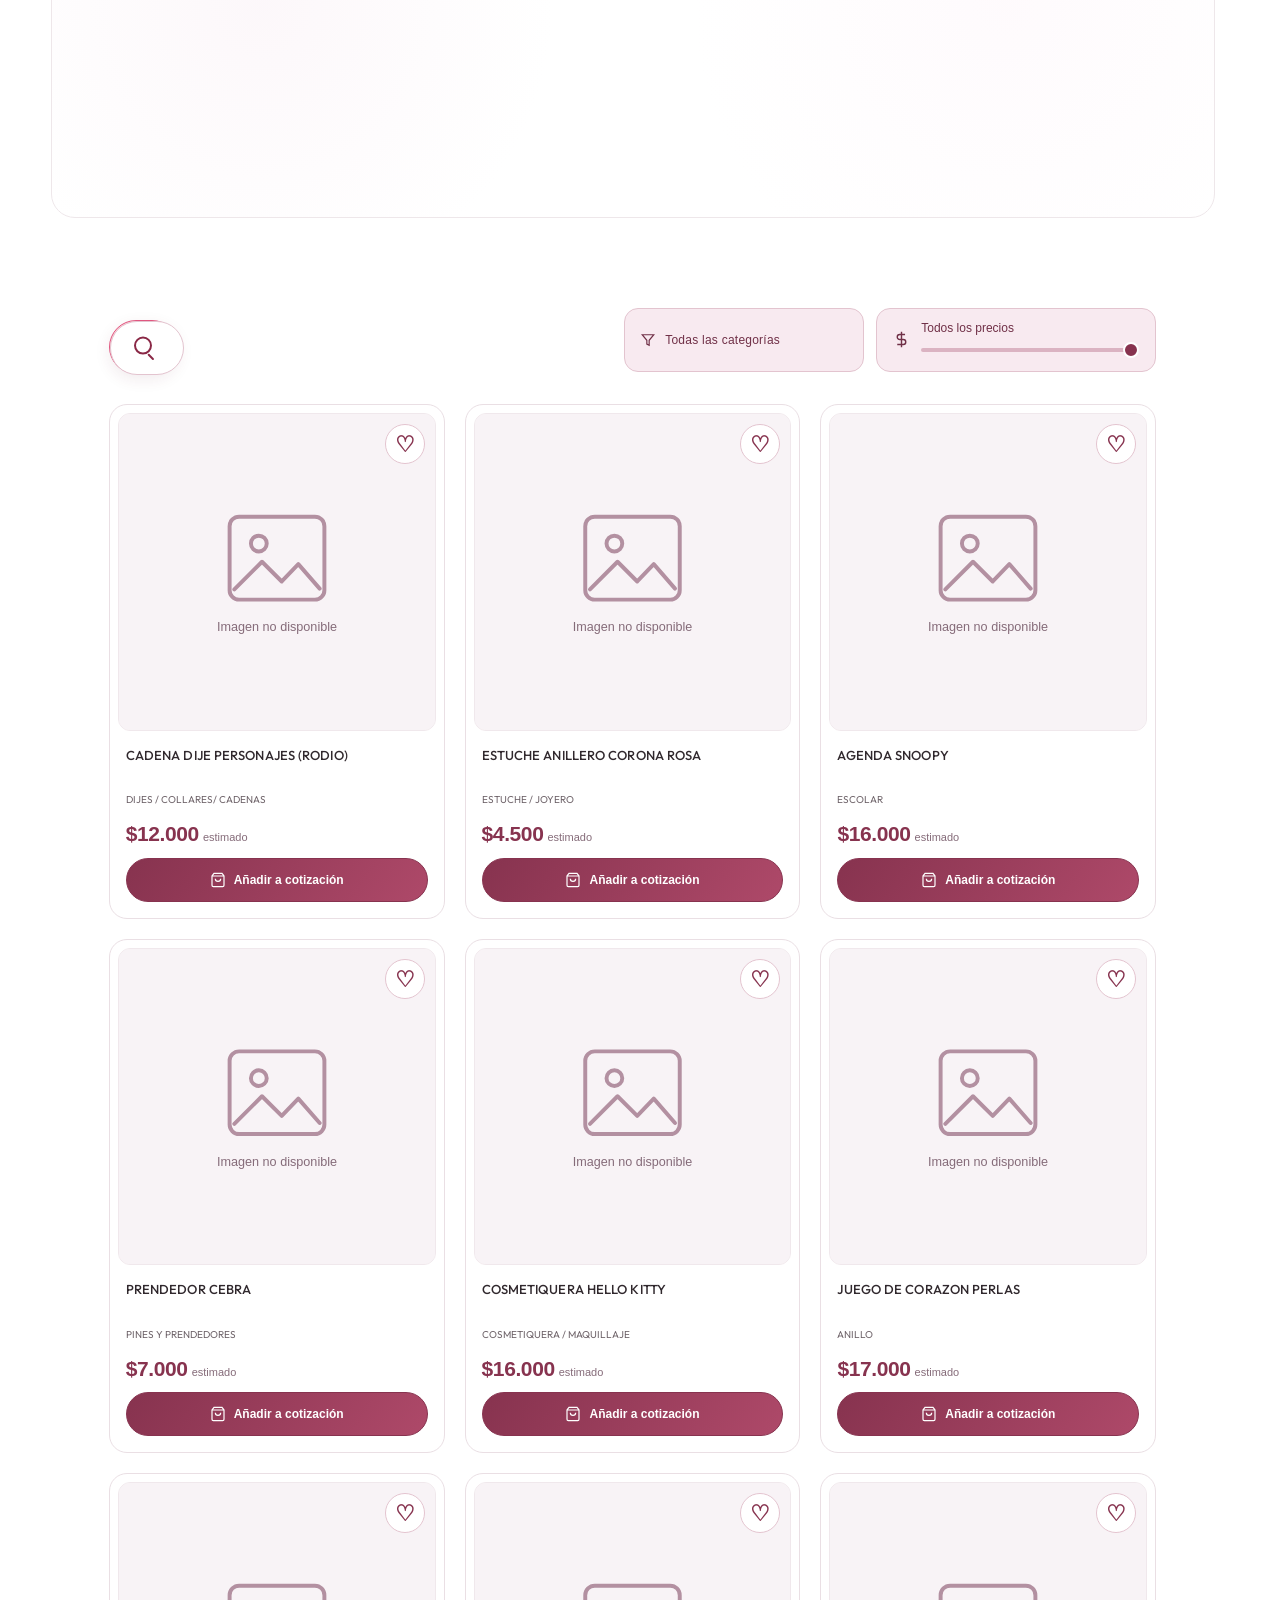
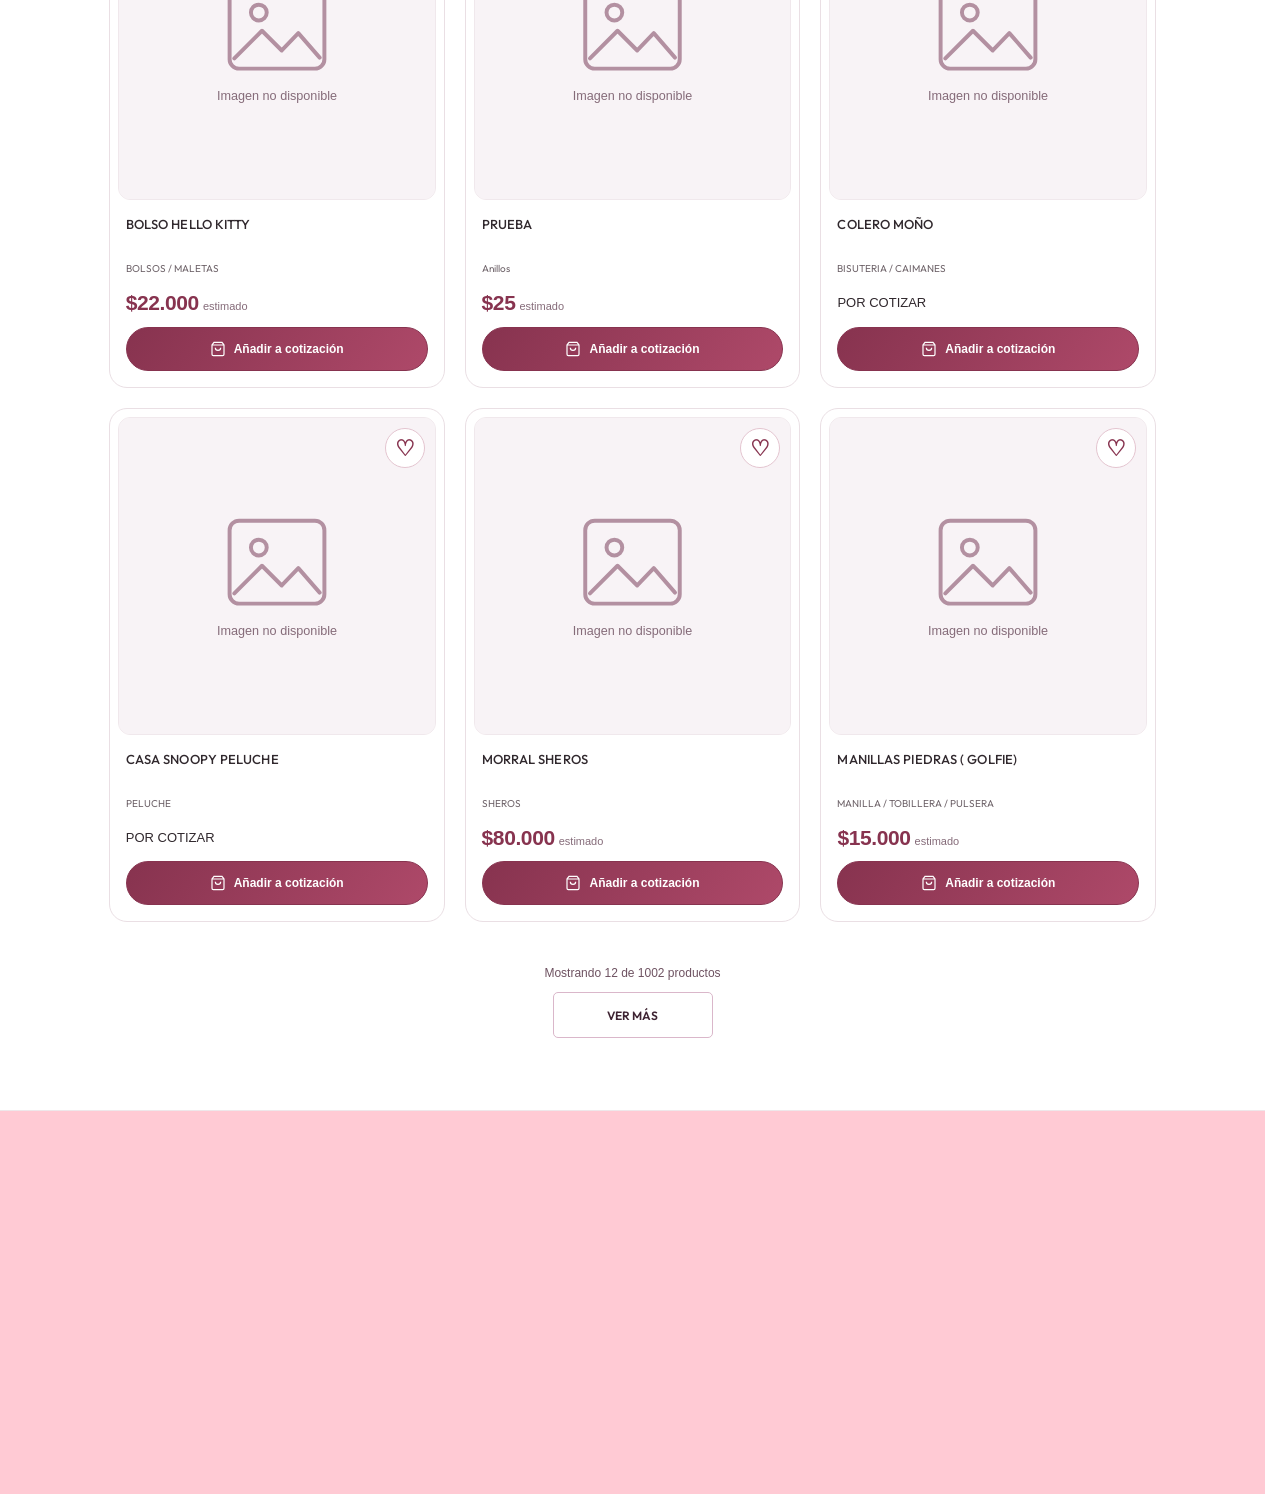
==== commit 665e3c4c: "Add files via upload" ====
--- a/index.html
+++ b/index.html
@@ -30,6 +30,8 @@
     <link rel="stylesheet" href="original-store-video-hero.css?v=20261013-3">
     <script src="original-store-video-hero.js?v=20261013-2" defer></script>
     <script src="original-store-brand.js?v=whatsapp-20261016"></script>
+    <link rel="stylesheet" href="mobile-staggered-menu.css?v=20261017" media="(max-width:980px)">
+    <script src="mobile-staggered-menu-loader.js?v=20261017" defer></script>
 </head>
 
 <body class="home-video-page">
@@ -505,7 +507,7 @@
     </div>
     <script src="original-store-catalog-bootstrap.js?v=drive-20261008-1" defer></script>
     <script src="order-flow.js?v=20261016" defer></script>
-<script src="blyxu-app.js?v=whatsapp-20261016" defer></script>
+<script src="blyxu-app.js?v=detail-image-hd-20261017" defer></script>
 <script src="order-summary.js?v=order-workflow-20261016" defer></script>
 <script src="order-receipt-access.js?v=browser-qr-20261006" defer></script>
 <script src="original-store-catalog-sync.js?v=20261007-1" defer></script>
--- a/mobile-staggered-menu.css
+++ b/mobile-staggered-menu.css
@@ -0,0 +1 @@
+.staggered-menu-wrapper{position:relative;width:100%;height:100%;z-index:40;pointer-events:none}.staggered-menu-wrapper.fixed-wrapper{position:fixed;top:0;left:0;width:100vw;height:100vh;z-index:40;overflow:hidden}.staggered-menu-header{position:absolute;top:0;left:0;width:100%;display:flex;align-items:center;justify-content:space-between;padding:2em;background:transparent;pointer-events:none;z-index:20}.staggered-menu-header>*{pointer-events:auto}.sm-logo{display:flex;align-items:center;user-select:none}.sm-logo-img{display:block;height:32px;width:auto;object-fit:contain}.sm-toggle{position:relative;display:inline-flex;align-items:center;gap:.3rem;background:transparent;border:none;cursor:pointer;color:#e9e9ef;font-weight:500;line-height:1;overflow:visible}.sm-toggle:focus-visible{outline:2px solid #ffffffaa;outline-offset:4px;border-radius:4px}.sm-line:last-of-type{margin-top:6px}.sm-toggle-textWrap{position:relative;display:inline-block;height:1em;overflow:hidden;white-space:nowrap;width:var(--sm-toggle-width, auto);min-width:var(--sm-toggle-width, auto)}.sm-toggle-textInner{display:flex;flex-direction:column;line-height:1}.sm-toggle-line{display:block;height:1em;line-height:1}.sm-icon{position:relative;width:14px;height:14px;flex:0 0 14px;display:inline-flex;align-items:center;justify-content:center;will-change:transform}.sm-panel-itemWrap{position:relative;overflow:hidden;line-height:1}.sm-icon-line{position:absolute;left:50%;top:50%;width:100%;height:2px;background:currentColor;border-radius:2px;transform:translate(-50%,-50%);will-change:transform}.sm-line{display:none!important}.staggered-menu-panel{position:absolute;top:0;right:0;width:clamp(260px,38vw,420px);height:100%;background:#fff;backdrop-filter:blur(12px);-webkit-backdrop-filter:blur(12px);display:flex;flex-direction:column;padding:6em 2em 2em;overflow-y:auto;z-index:10;pointer-events:auto;opacity:0}[data-position=left] .staggered-menu-panel{right:auto;left:0}.sm-prelayers{position:absolute;top:0;right:0;bottom:0;width:clamp(260px,38vw,420px);pointer-events:none;z-index:5;opacity:0}[data-position=left] .sm-prelayers{right:auto;left:0}.sm-prelayer{position:absolute;top:0;right:0;height:100%;width:100%;transform:translate(0);opacity:0}.sm-panel-inner{flex:1;display:flex;flex-direction:column;gap:1.25rem}.sm-socials{margin-top:auto;padding-top:2rem;display:flex;flex-direction:column;gap:.75rem}.sm-socials-title{margin:0;font-size:1rem;font-weight:500;color:var(--sm-accent, #ff0000)}.sm-socials-list{list-style:none;margin:0;padding:0;display:flex;flex-direction:row;align-items:center;gap:1rem;flex-wrap:wrap}.sm-socials-list .sm-socials-link{opacity:1}.sm-socials-list:hover .sm-socials-link{opacity:.35}.sm-socials-list:hover .sm-socials-link:hover{opacity:1}.sm-socials-link:focus-visible{outline:2px solid var(--sm-accent, #ff0000);outline-offset:3px}.sm-socials-list:focus-within .sm-socials-link{opacity:.35}.sm-socials-list:focus-within .sm-socials-link:focus-visible{opacity:1}.sm-socials-link{font-size:1.2rem;font-weight:500;color:#111;text-decoration:none;position:relative;padding:2px 0;display:inline-block;transition:color .3s ease,opacity .3s ease}.sm-socials-link:hover{color:var(--sm-accent, #ff0000)}.sm-panel-title{margin:0;font-size:1rem;font-weight:600;color:#fff;text-transform:uppercase}.sm-panel-list{list-style:none;margin:0;padding:0;display:flex;flex-direction:column;gap:.5rem}.sm-panel-item{position:relative;color:#000;font-weight:600;font-size:3.5rem;cursor:pointer;line-height:1;letter-spacing:-2px;text-transform:uppercase;transition:background .25s,color .25s;display:inline-block;text-decoration:none;padding-right:1.4em}.staggered-menu-panel .sm-socials-list .sm-socials-link{opacity:1;transition:opacity .3s ease}.staggered-menu-panel .sm-socials-list:hover .sm-socials-link:not(:hover){opacity:.35}.staggered-menu-panel .sm-socials-list:focus-within .sm-socials-link:not(:focus-visible){opacity:.35}.staggered-menu-panel .sm-socials-list .sm-socials-link:hover,.staggered-menu-panel .sm-socials-list .sm-socials-link:focus-visible{opacity:1}.sm-panel-itemLabel{display:inline-block;will-change:transform;transform-origin:50% 100%}.sm-panel-item:hover{color:var(--sm-accent, #5227ff)}.sm-panel-list[data-numbering]{counter-reset:smItem}.sm-panel-list[data-numbering] .sm-panel-item:after{counter-increment:smItem;content:counter(smItem,decimal-leading-zero);position:absolute;top:.1em;right:2.8em;font-size:18px;font-weight:400;color:var(--sm-accent, #5227ff);letter-spacing:0;pointer-events:none;user-select:none;opacity:var(--sm-num-opacity, 0)}@media(max-width:1024px){.staggered-menu-panel{width:100%;left:0;right:0}.sm-prelayers{width:100%}.staggered-menu-wrapper[data-open] .sm-logo-img{filter:invert(100%)}}@media(max-width:640px){.staggered-menu-panel{width:100%;left:0;right:0}.staggered-menu-wrapper[data-open] .sm-logo-img{filter:invert(100%)}}#os-mobile-menu{position:fixed;inset:0;z-index:10000;pointer-events:none;--os-menu-width:min(90vw,390px);font-family:inherit}#os-mobile-menu .os-menu-scrim{position:absolute;inset:0;width:100%;height:100%;border:0;padding:0;border-radius:0;background:#2818234a;pointer-events:auto;cursor:pointer}#os-mobile-menu .staggered-menu-wrapper.fixed-wrapper{z-index:1;width:100%;height:100vh;height:100dvh}#os-mobile-menu .staggered-menu-header{left:auto;right:0;width:var(--os-menu-width);padding:max(14px,env(safe-area-inset-top)) 22px 12px;box-sizing:border-box;align-items:center;visibility:hidden;opacity:0}#os-mobile-menu [data-open] .staggered-menu-header{visibility:visible;opacity:1}#os-mobile-menu .sm-logo-img{width:72px;height:52px;object-fit:contain;filter:none!important}#os-mobile-menu .sm-toggle{gap:12px;padding:12px 8px;min-height:44px;font-size:14px;color:#87334f;border:0;background:transparent;font-weight:600}#os-mobile-menu .sm-toggle:focus-visible,#os-mobile-menu a:focus-visible{outline:2px solid #087e80;outline-offset:4px;border-radius:6px}#os-mobile-menu .staggered-menu-panel{width:var(--os-menu-width);left:auto;right:0;padding:calc(94px + env(safe-area-inset-top)) 24px max(24px,env(safe-area-inset-bottom));background:#fffafc;box-sizing:border-box;backdrop-filter:none;-webkit-backdrop-filter:none;overscroll-behavior:contain}#os-mobile-menu .sm-prelayers{width:var(--os-menu-width)}#os-mobile-menu .sm-panel-inner{gap:18px;min-height:100%}#os-mobile-menu .sm-panel-list{gap:10px}#os-mobile-menu .sm-panel-item{font-size:clamp(22px,6.4vw,29px);font-weight:600;letter-spacing:-.7px;line-height:1.35;color:#3e2332;text-transform:none;display:block;min-height:44px;padding:6px 28px 6px 0;overflow:visible}#os-mobile-menu .sm-panel-item:after{font-size:10px;color:#a4788c;right:0;top:10px;letter-spacing:0}#os-mobile-menu .sm-panel-item[aria-current=page]{color:#87334f}#os-mobile-menu .sm-socials{padding-top:22px;margin-top:auto;border-top:1px solid #eadce3}#os-mobile-menu .sm-socials-title{font-size:11px;letter-spacing:1px;text-transform:uppercase;color:#816b77}#os-mobile-menu .sm-socials-list{gap:10px 16px}#os-mobile-menu .sm-socials-link{font-size:13px;min-height:36px;display:inline-flex;align-items:center;color:#87334f}@media(max-width:980px){body.os-mobile-menu-ready #navbar #nav-links{display:none!important}body.os-mobile-menu-open #navbar{transform:none!important}}@media(max-height:600px){#os-mobile-menu .staggered-menu-panel{padding-top:82px}#os-mobile-menu .sm-panel-list{gap:3px}#os-mobile-menu .sm-panel-item{font-size:22px;min-height:38px}#os-mobile-menu .sm-socials{padding-top:12px}}@media(prefers-reduced-motion:reduce){#os-mobile-menu *{transition:none!important;animation:none!important}}
